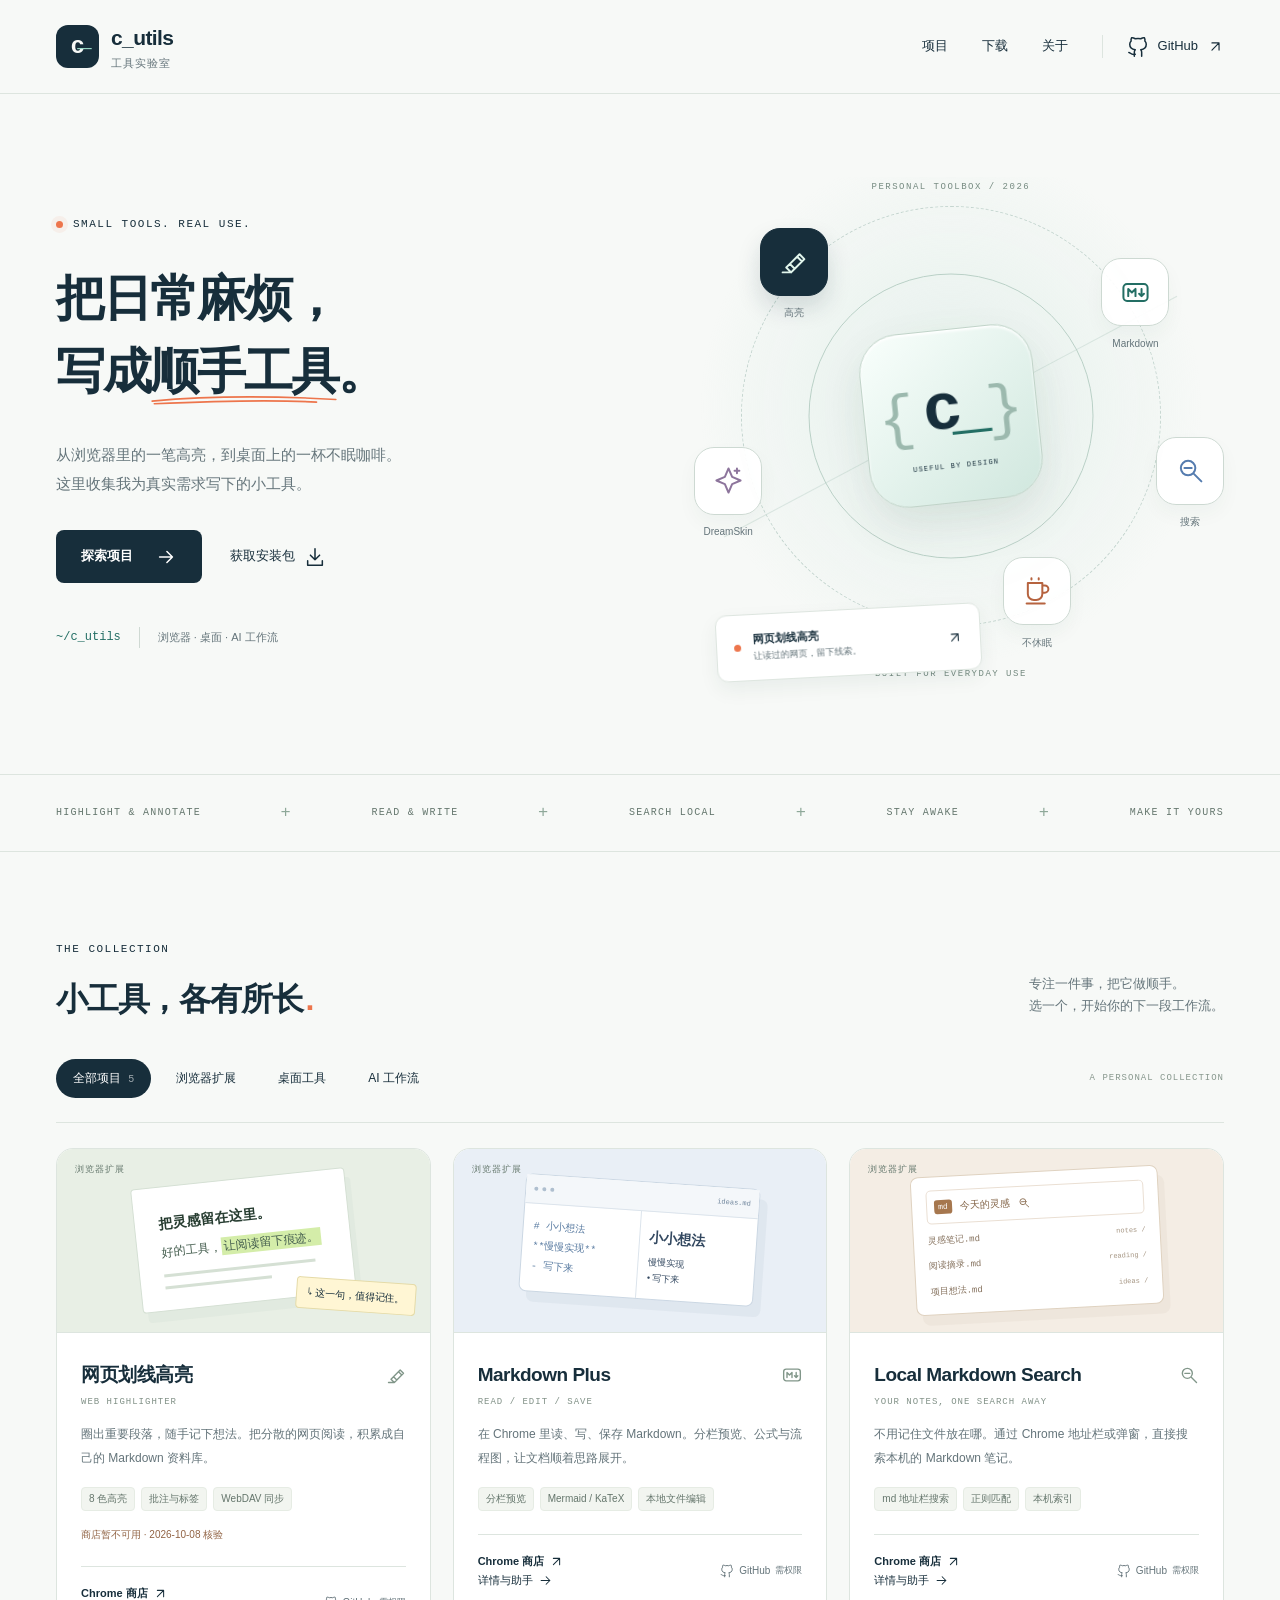
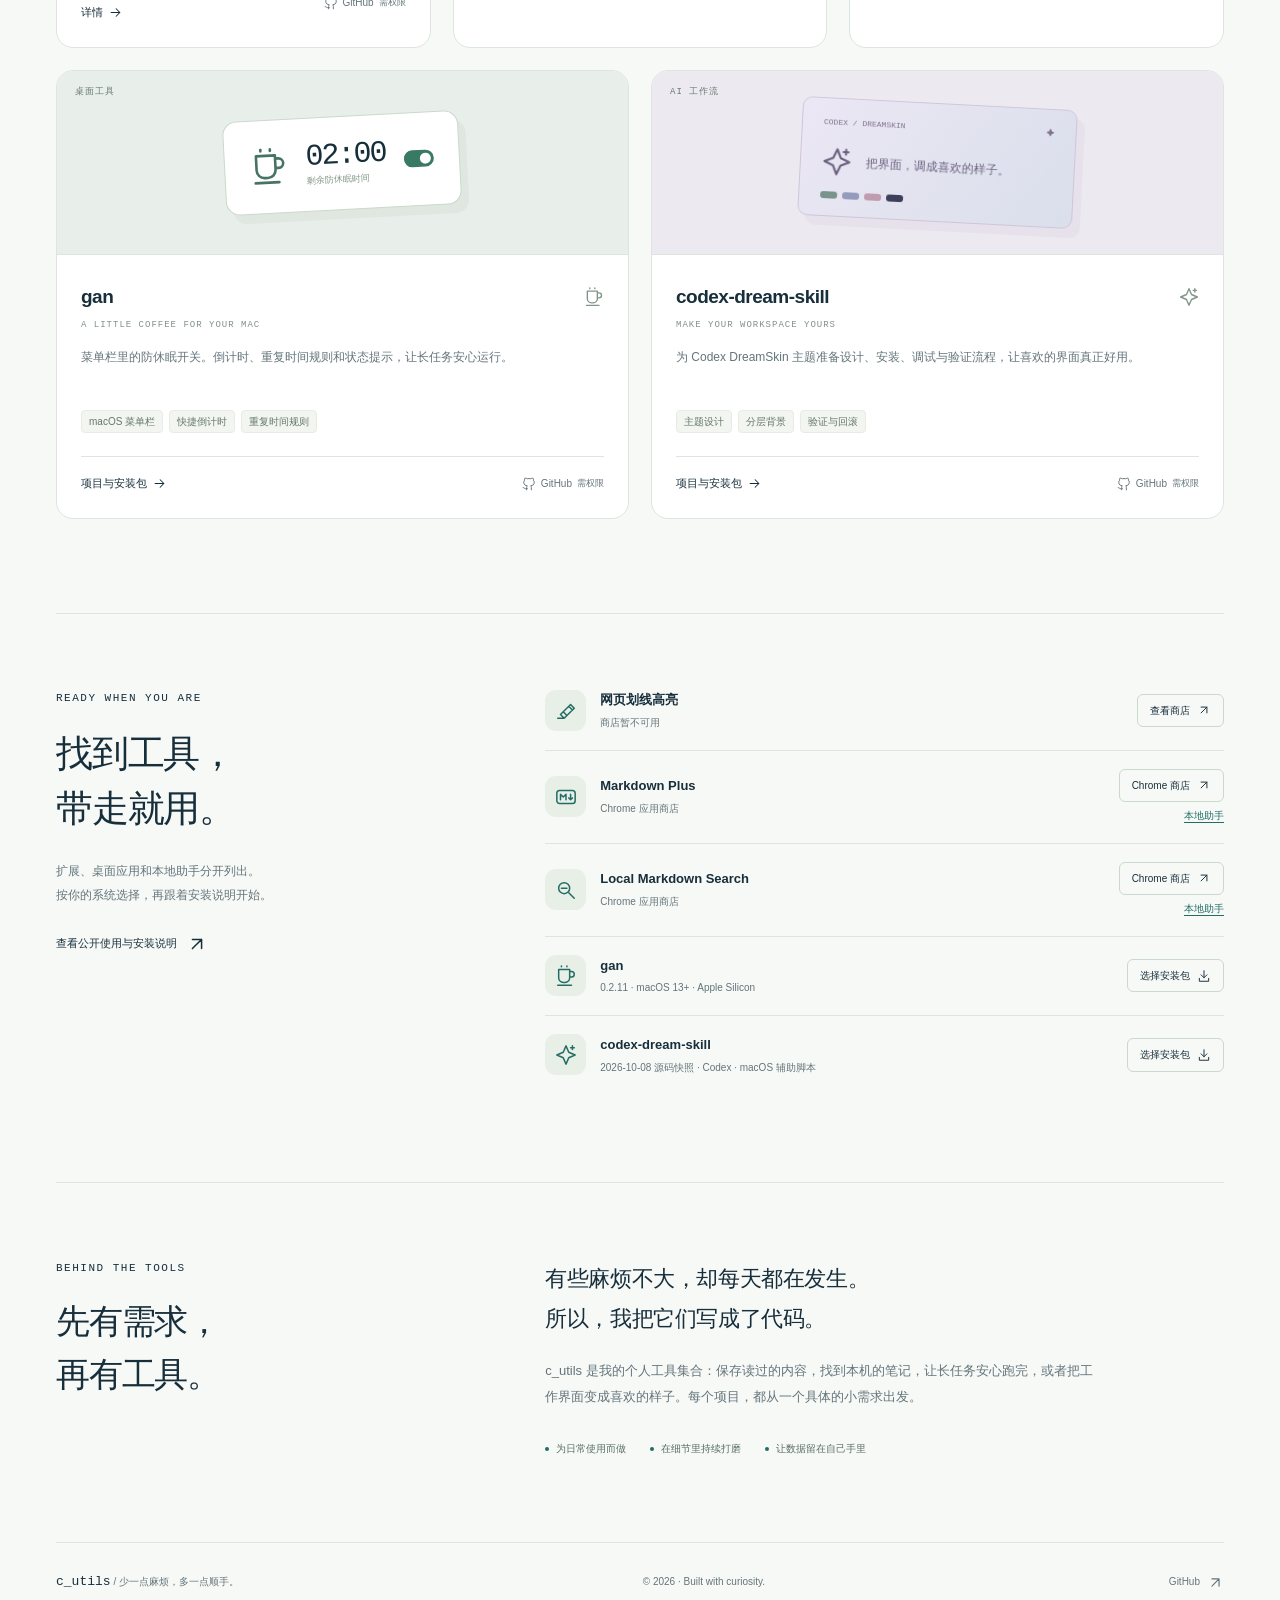
==== index.html @ 95b845c1 "feat: launch c_utils project showcase" ====
<!doctype html>
<html lang="zh-CN">
  <head>
    <meta charset="UTF-8" />
    <meta name="viewport" content="width=device-width, initial-scale=1" />
    <meta name="theme-color" content="#eef3f1" />
    <meta
      name="description"
      content="c_utils 工具实验室：网页高亮、Markdown 阅读与本地搜索、Mac 防休眠，以及 Codex 主题设计。探索项目、安装包与 GitHub 源码。"
    />
    <meta property="og:title" content="c_utils · 工具实验室" />
    <meta
      property="og:description"
      content="把日常麻烦，写成顺手工具。浏览项目、获取安装包，探索工具背后的代码。"
    />
    <meta property="og:type" content="website" />
    <meta property="og:url" content="https://hiqishen.github.io/" />
    <link rel="canonical" href="https://hiqishen.github.io/" />
    <link rel="icon" href="./favicon.svg" type="image/svg+xml" />
    <link rel="stylesheet" href="./style.css" />
    <title>c_utils · 工具实验室</title>
    <script type="module" src="./app.js"></script>
  </head>
  <body>
    <a class="skip-link" href="#projects">跳到项目</a>
    <svg
      class="icon-definitions"
      xmlns="http://www.w3.org/2000/svg"
      aria-hidden="true"
    >
      <symbol id="icon-arrow" viewBox="0 0 24 24">
        <path d="M5 12h14m-6-6 6 6-6 6" />
      </symbol>
      <symbol id="icon-external" viewBox="0 0 24 24">
        <path d="M7 17 17 7M7 7h10v10" />
      </symbol>
      <symbol id="icon-highlight" viewBox="0 0 24 24">
        <path d="m9 14 8-8 4 4-8 8-4-4Zm0 0-3 3 4 4 3-3M3 21h7M15 8l4 4" />
      </symbol>
      <symbol id="icon-markdown" viewBox="0 0 24 24">
        <rect x="2" y="5" width="20" height="14" rx="3" />
        <path d="M6 15V9l3 3 3-3v6m5-6v6m-2-2 2 2 2-2" />
      </symbol>
      <symbol id="icon-search" viewBox="0 0 24 24">
        <circle cx="10" cy="10" r="6" />
        <path d="m15 15 6 6M7 10h6" />
      </symbol>
      <symbol id="icon-gan" viewBox="0 0 24 24">
        <path
          d="M4 5h12v9a5 5 0 0 1-5 5H9a5 5 0 0 1-5-5V5Zm12 2h2a3 3 0 1 1 0 6h-2M3 22h15M7 2V1m6 1V1"
        />
      </symbol>
      <symbol id="icon-dream" viewBox="0 0 24 24">
        <path d="m12 2 3 7 7 3-7 3-3 7-3-7-7-3 7-3 3-7Zm7 0v4m-2-2h4" />
      </symbol>
      <symbol id="icon-github" viewBox="0 0 24 24">
        <path
          d="M9 20c-5 1-5-2-7-2m14 4v-4a4 4 0 0 0-1-3c3-.4 6-1.5 6-6a5 5 0 0 0-1.5-3.5A5 5 0 0 0 19 2s-1.5-.4-4 1a13 13 0 0 0-6 0C6.5 1.6 5 2 5 2a5 5 0 0 0-.5 3.5A5 5 0 0 0 3 9c0 4.5 3 5.6 6 6a4 4 0 0 0-1 3v4"
        />
      </symbol>
      <symbol id="icon-download" viewBox="0 0 24 24">
        <path d="M12 3v12m-5-5 5 5 5-5M4 16v5h16v-5" />
      </symbol>
      <symbol id="icon-close" viewBox="0 0 24 24">
        <path d="m6 6 12 12M6 18 18 6" />
      </symbol>
    </svg>
    <header class="site-header">
      <a class="brand" href="#top" aria-label="c_utils 首页"
        ><span class="brand-mark">c<span>_</span></span
        ><span>c_utils<span class="brand-note">工具实验室</span></span></a
      >
      <nav aria-label="主要导航">
        <a href="#projects">项目</a><a href="#downloads">下载</a
        ><a href="#about">关于</a
        ><a
          class="github-nav"
          href="https://github.com/hiqishen"
          target="_blank"
          rel="noopener noreferrer"
          ><svg class="icon"><use href="#icon-github" /></svg><span>GitHub</span
          ><svg class="icon tiny"><use href="#icon-external" /></svg
        ></a>
      </nav>
    </header>
    <main id="top">
      <section class="hero wrap" aria-labelledby="hero-title">
        <div class="hero-copy">
          <p class="eyebrow">
            <span class="status-dot"></span> SMALL TOOLS. REAL USE.
          </p>
          <h1 id="hero-title">
            把日常麻烦，<br />写成<span class="underlined"
              >顺手工具<svg viewBox="0 0 350 20" aria-hidden="true">
                <path d="M4 12Q155-2 346 9M8 17Q207 8 310 14" /></svg></span
            >。
          </h1>
          <p class="hero-description">
            从浏览器里的一笔高亮，到桌面上的一杯不眠咖啡。<br
              class="desktop-break"
            />这里收集我为真实需求写下的小工具。
          </p>
          <div class="hero-actions">
            <a class="button primary" href="#projects"
              >探索项目<svg class="icon"><use href="#icon-arrow" /></svg></a
            ><a class="text-link" href="#downloads"
              >获取安装包<svg class="icon"><use href="#icon-download" /></svg
            ></a>
          </div>
          <div class="hero-footnote">
            <span class="code-label">~/c_utils</span
            ><span>浏览器 · 桌面 · AI 工作流</span>
          </div>
        </div>
        <div class="constellation" aria-label="工具星轨，选择图标预览项目">
          <div class="orbit orbit-outer"></div>
          <div class="orbit orbit-inner"></div>
          <div class="orbit-axis"></div>
          <span class="coordinate coord-top">PERSONAL TOOLBOX / 2026</span
          ><span class="coordinate coord-bottom">BUILT FOR EVERYDAY USE</span>
          <div class="core">
            <span class="core-bracket">{</span
            ><span class="core-letter">c<span>_</span></span
            ><span class="core-bracket">}</span
            ><span class="core-caption">USEFUL BY DESIGN</span>
          </div>
          <button
            class="satellite satellite-highlight active"
            data-project="highlighter"
            aria-label="预览网页划线高亮"
            aria-pressed="true"
          >
            <svg class="icon"><use href="#icon-highlight" /></svg
            ><span>高亮</span>
          </button>
          <button
            class="satellite satellite-markdown"
            data-project="markdown"
            aria-label="预览 Markdown Plus"
            aria-pressed="false"
          >
            <svg class="icon"><use href="#icon-markdown" /></svg
            ><span>Markdown</span>
          </button>
          <button
            class="satellite satellite-search"
            data-project="search"
            aria-label="预览 Local Markdown Search"
            aria-pressed="false"
          >
            <svg class="icon"><use href="#icon-search" /></svg><span>搜索</span>
          </button>
          <button
            class="satellite satellite-gan"
            data-project="gan"
            aria-label="预览 gan 防休眠"
            aria-pressed="false"
          >
            <svg class="icon"><use href="#icon-gan" /></svg><span>不休眠</span>
          </button>
          <button
            class="satellite satellite-dream"
            data-project="dream"
            aria-label="预览 codex-dream-skill"
            aria-pressed="false"
          >
            <svg class="icon"><use href="#icon-dream" /></svg
            ><span>DreamSkin</span>
          </button>
          <a
            class="orbit-preview"
            href="#project-highlighter"
            id="orbit-preview"
            ><span class="preview-dot"></span
            ><span
              ><strong id="preview-title">网页划线高亮</strong
              ><small id="preview-text">让读过的网页，留下线索。</small></span
            ><svg class="icon"><use href="#icon-external" /></svg
          ></a>
        </div>
      </section>
      <div class="tool-strip" aria-hidden="true">
        <div class="wrap">
          <span>HIGHLIGHT & ANNOTATE</span><span class="strip-plus">+</span
          ><span>READ & WRITE</span><span class="strip-plus">+</span
          ><span>SEARCH LOCAL</span><span class="strip-plus">+</span
          ><span>STAY AWAKE</span><span class="strip-plus">+</span
          ><span>MAKE IT YOURS</span>
        </div>
      </div>
      <section
        class="projects-section wrap"
        id="projects"
        aria-labelledby="projects-title"
      >
        <div class="section-heading">
          <div>
            <p class="eyebrow">THE COLLECTION</p>
            <h2 id="projects-title">
              小工具，各有所长<span class="heading-dot">.</span>
            </h2>
          </div>
          <p class="section-description">
            专注一件事，把它做顺手。<br />选一个，开始你的下一段工作流。
          </p>
        </div>
        <div class="filter-bar">
          <div class="filters" role="group" aria-label="筛选项目">
            <button class="filter active" data-filter="all" aria-pressed="true">
              全部项目 <span>5</span></button
            ><button class="filter" data-filter="browser" aria-pressed="false">
              浏览器扩展</button
            ><button class="filter" data-filter="desktop" aria-pressed="false">
              桌面工具</button
            ><button class="filter" data-filter="ai" aria-pressed="false">
              AI 工作流
            </button>
          </div>
          <span class="collection-label">A PERSONAL COLLECTION</span>
        </div>
        <p class="sr-only" id="filter-status" role="status"></p>
        <div class="project-grid" id="project-grid"></div>
        <noscript
          ><div class="noscript-projects">
            <p>开启 JavaScript 可查看项目卡片和安装包选择器；也可直接访问：</p>
            <a
              href="https://hiqishen.github.io/extension-publishing/web-highlighter/"
              >网页划线高亮</a
            ><a
              href="https://hiqishen.github.io/extension-publishing/markdown-plus/native-host/"
              >Markdown Plus 本地助手</a
            ><a
              href="https://hiqishen.github.io/extension-publishing/local-markdown-search/"
              >Local Markdown Search</a
            ><a href="https://github.com/hiqishen/c_utils"
              >gan 与 DreamSkin 源码（需访问权限）</a
            >
          </div></noscript
        >
      </section>
      <section
        class="downloads-section wrap"
        id="downloads"
        aria-labelledby="downloads-title"
      >
        <div class="download-intro">
          <p class="eyebrow">READY WHEN YOU ARE</p>
          <h2 id="downloads-title">找到工具，<br />带走就用。</h2>
          <p>
            扩展、桌面应用和本地助手分开列出。<br />按你的系统选择，再跟着安装说明开始。
          </p>
          <a
            class="text-link"
            href="https://hiqishen.github.io/extension-publishing/"
            target="_blank"
            rel="noopener noreferrer"
            >查看公开使用与安装说明<svg class="icon">
              <use href="#icon-external" /></svg
          ></a>
        </div>
        <div class="download-list" id="download-list"></div>
      </section>
      <section
        class="about-section wrap"
        id="about"
        aria-labelledby="about-title"
      >
        <div class="about-heading">
          <p class="eyebrow">BEHIND THE TOOLS</p>
          <h2 id="about-title">先有需求，<br />再有工具。</h2>
        </div>
        <div class="about-copy">
          <p class="about-lead">
            有些麻烦不大，却每天都在发生。<br />所以，我把它们写成了代码。
          </p>
          <p>
            c_utils
            是我的个人工具集合：保存读过的内容，找到本机的笔记，让长任务安心跑完，或者把工作界面变成喜欢的样子。每个项目，都从一个具体的小需求出发。
          </p>
          <div class="principles">
            <span><i></i>为日常使用而做</span
            ><span><i></i>在细节里持续打磨</span
            ><span><i></i>让数据留在自己手里</span>
          </div>
        </div>
      </section>
    </main>
    <footer class="site-footer wrap">
      <a class="footer-brand" href="#top"
        >c_utils<span> / 少一点麻烦，多一点顺手。</span></a
      ><span>© <span id="year">2026</span> · Built with curiosity.</span
      ><a
        href="https://github.com/hiqishen"
        target="_blank"
        rel="noopener noreferrer"
        >GitHub<svg class="icon tiny"><use href="#icon-external" /></svg
      ></a>
    </footer>
    <dialog id="project-dialog" aria-labelledby="dialog-title">
      <div class="dialog-body">
        <button class="dialog-close" aria-label="关闭项目详情">
          <svg class="icon"><use href="#icon-close" /></svg>
        </button>
        <div id="dialog-content"></div>
      </div>
    </dialog>
  </body>
</html>
---- style.css ----
@charset "UTF-8";
:root {
  --paper: #f7f9f7;
  --navy: #172e3b;
  --muted: #64747a;
  --mint: #d6efe5;
  --teal: #236e64;
  --orange: #ed754c;
  --line: #dde5df;
  --display: "Avenir Next", "Segoe UI", sans-serif;
  --body: "PingFang SC", "Microsoft YaHei", sans-serif;
  --mono: "SFMono-Regular", Consolas, monospace;
  color-scheme: light;
}
* {
  box-sizing: border-box;
}
html {
  scroll-behavior: smooth;
  scroll-padding-top: 105px;
}
body {
  margin: 0;
  background: var(--paper);
  color: var(--navy);
  font-family: var(--body);
  font-size: 15px;
  line-height: 1.75;
}
button,
a {
  -webkit-tap-highlight-color: transparent;
}
a {
  color: inherit;
  text-decoration: none;
}
button {
  font: inherit;
  cursor: pointer;
}
button:disabled {
  cursor: default;
}
button,
a {
  touch-action: manipulation;
}
button:focus-visible,
a:focus-visible {
  outline: 3px solid var(--teal);
  outline-offset: 5px;
}
h1,
h2,
h3,
p {
  margin: 0;
}
button {
  color: inherit;
}
::selection {
  background: var(--mint);
}
.wrap {
  width: min(1240px, calc(100% - 112px));
  margin-inline: auto;
}
.icon {
  width: 22px;
  height: 22px;
  fill: none;
  stroke: currentColor;
  stroke-width: 1.65;
  stroke-linecap: round;
  stroke-linejoin: round;
  flex-shrink: 0;
}
.icon.tiny {
  width: 17px;
  height: 17px;
}
.icon-definitions {
  position: absolute;
  width: 0;
  height: 0;
  overflow: hidden;
}
.sr-only {
  position: absolute;
  width: 1px;
  height: 1px;
  padding: 0;
  overflow: hidden;
  clip: rect(0, 0, 0, 0);
  white-space: nowrap;
}
.skip-link {
  position: fixed;
  top: -100px;
  left: 16px;
  padding: 10px 18px;
  background: var(--navy);
  color: white;
  z-index: 20;
}
.skip-link:focus {
  top: 12px;
}
.site-header {
  height: 94px;
  padding: 0 56px;
  display: flex;
  align-items: center;
  justify-content: space-between;
  border-bottom: 1px solid var(--line);
  background: rgba(247, 249, 247, 0.94);
  position: sticky;
  top: 0;
  z-index: 10;
  backdrop-filter: blur(14px);
}
.brand {
  display: flex;
  align-items: center;
  gap: 12px;
  font-family: var(--display);
  font-size: 21px;
  font-weight: 650;
  letter-spacing: -0.6px;
}
.brand-mark {
  background: var(--navy);
  color: var(--paper);
  width: 43px;
  height: 43px;
  border-radius: 12px;
  display: grid;
  place-items: center;
  font-family: var(--mono);
  font-size: 24px;
  position: relative;
}
.brand-mark span {
  color: #9cdbc9;
  position: absolute;
  right: 8px;
  bottom: 6px;
}
.brand-note {
  font-family: var(--body);
  font-size: 11px;
  font-weight: 400;
  letter-spacing: 1px;
  color: var(--muted);
  display: block;
  margin-top: -3px;
}
.site-header nav {
  display: flex;
  align-items: center;
  gap: 34px;
  font-size: 13px;
}
.site-header nav a {
  transition: color 0.2s;
}
.site-header nav a:hover {
  color: var(--teal);
}
.github-nav {
  display: flex;
  gap: 9px;
  align-items: center;
  padding-left: 24px;
  border-left: 1px solid var(--line);
}
.hero {
  display: grid;
  grid-template-columns: 1.12fr 1fr;
  gap: 10px;
  align-items: center;
  min-height: 680px;
  padding-block: 60px 65px;
}
.eyebrow {
  font-family: var(--mono);
  font-size: 11px;
  letter-spacing: 1.5px;
  display: flex;
  gap: 10px;
  align-items: center;
  font-weight: 500;
}
.status-dot {
  width: 7px;
  height: 7px;
  background: var(--orange);
  border-radius: 50%;
  box-shadow: 0 0 0 5px #ed754c12;
}
.hero h1 {
  font-size: clamp(38px, 3.85vw, 57px);
  line-height: 1.48;
  letter-spacing: -2px;
  font-weight: 650;
  margin-top: 28px;
}
.underlined {
  position: relative;
  white-space: nowrap;
}
.underlined svg {
  position: absolute;
  left: 0;
  bottom: -13px;
  width: 100%;
  height: 22px;
  fill: none;
  stroke: var(--orange);
  stroke-width: 3;
  stroke-linecap: round;
}
.hero-description {
  color: var(--muted);
  margin-top: 32px;
  font-size: 15px;
  line-height: 1.95;
}
.hero-actions {
  display: flex;
  align-items: center;
  gap: 28px;
  margin-top: 32px;
}
.button {
  display: inline-flex;
  align-items: center;
  justify-content: center;
  gap: 22px;
  padding: 14px 24px;
  border-radius: 8px;
  font-size: 13px;
  font-weight: 600;
  border: 1px solid transparent;
  transition:
    transform 0.2s,
    background 0.2s;
}
.button.primary {
  background: var(--navy);
  color: white;
}
.button.primary:hover {
  background: #294b5b;
  transform: translateY(-2px);
}
.text-link {
  display: inline-flex;
  align-items: center;
  gap: 9px;
  font-size: 13px;
  font-weight: 500;
}
.text-link:hover {
  text-decoration: underline;
  text-underline-offset: 5px;
}
.hero-footnote {
  display: flex;
  gap: 18px;
  align-items: center;
  color: var(--muted);
  font-size: 11px;
  margin-top: 44px;
}
.code-label {
  font-family: var(--mono);
  color: var(--teal);
  font-size: 12px;
  border-right: 1px solid #cfd9d3;
  padding-right: 18px;
}
.constellation {
  height: 510px;
  position: relative;
  isolation: isolate;
  background: radial-gradient(ellipse at 50% 45%, #cce5dd70, transparent 65%);
}
.orbit {
  position: absolute;
  left: 50%;
  top: 47%;
  border: 1px solid #b9d0c6;
  border-radius: 50%;
  transform: translate(-50%, -50%);
  pointer-events: none;
}
.orbit-outer {
  width: 420px;
  height: 420px;
  border-style: dashed;
  border-color: #c4d5cf;
}
.orbit-inner {
  width: 285px;
  height: 285px;
}
.orbit-axis {
  position: absolute;
  height: 1px;
  background: #b9d0c670;
  width: 94%;
  left: 3%;
  top: 47%;
  transform: rotate(-28deg);
}
.coordinate {
  font-family: var(--mono);
  font-size: 9px;
  color: #758a80;
  letter-spacing: 1.5px;
  position: absolute;
  left: 50%;
  transform: translateX(-50%);
  white-space: nowrap;
}
.coord-top {
  top: 3px;
}
.coord-bottom {
  bottom: 4px;
}
.core {
  width: 174px;
  height: 174px;
  position: absolute;
  left: 50%;
  top: 47%;
  transform: translate(-50%, -50%) rotate(-6deg);
  background: linear-gradient(140deg, #f9fffc, #d0e7de);
  border: 1px solid #c0d3c8;
  border-radius: 39px;
  display: flex;
  align-items: center;
  justify-content: center;
  gap: 8px;
  box-shadow:
    0 20px 45px #1b43321a,
    0 2px 3px #ffffff inset;
}
.core-letter {
  font-size: 66px;
  letter-spacing: -12px;
  font-weight: 700;
  line-height: 1;
  font-family: var(--mono);
  transform: translateY(-5px);
}
.core-letter span {
  color: var(--teal);
}
.core-bracket {
  font-family: var(--mono);
  font-size: 62px;
  color: #9cb9ae;
  font-weight: 300;
}
.core-caption {
  position: absolute;
  bottom: 30px;
  font-size: 7px;
  letter-spacing: 1.2px;
  font-family: var(--mono);
}
.satellite {
  position: absolute;
  width: 68px;
  height: 68px;
  border-radius: 20px;
  border: 1px solid #cdd9d2;
  background: #ffffffef;
  display: grid;
  place-items: center;
  box-shadow: 0 9px 20px #1b43320a;
  transition:
    transform 0.22s,
    background 0.22s,
    border-color 0.22s;
}
.satellite .icon {
  width: 29px;
  height: 29px;
}
.satellite span {
  position: absolute;
  bottom: -27px;
  font-size: 10px;
  white-space: nowrap;
  color: var(--muted);
}
.satellite:hover {
  transform: translateY(-5px) rotate(-5deg);
}
.satellite.active {
  background: var(--navy);
  color: #e1f5ec;
  border-color: var(--navy);
  box-shadow: 0 12px 23px #172e3b26;
}
.satellite-highlight {
  left: 15%;
  top: 10%;
}
.satellite-markdown {
  right: 10%;
  top: 16%;
  color: var(--teal);
}
.satellite-search {
  right: 0;
  top: 51%;
  color: #557caf;
}
.satellite-gan {
  right: 28%;
  bottom: 12%;
  color: #b6633f;
}
.satellite-dream {
  left: 3%;
  top: 53%;
  color: #8d759c;
}
.orbit-preview {
  position: absolute;
  left: 7%;
  bottom: 2%;
  background: #fff;
  border: 1px solid var(--line);
  box-shadow: 0 8px 20px #173b2910;
  border-radius: 11px;
  display: flex;
  align-items: center;
  gap: 12px;
  padding: 15px 17px;
  min-width: 265px;
  transform: rotate(-3deg);
  transition: transform 0.2s;
}
.orbit-preview:hover {
  transform: rotate(0);
}
.orbit-preview strong {
  font-size: 11px;
  display: block;
  font-weight: 600;
}
.orbit-preview small {
  font-size: 9px;
  display: block;
  color: var(--muted);
}
.orbit-preview .icon {
  width: 16px;
  height: 16px;
  margin-left: auto;
}
.preview-dot {
  width: 7px;
  height: 7px;
  border-radius: 50%;
  background: var(--orange);
}
.tool-strip {
  border-block: 1px solid var(--line);
  overflow: hidden;
}
.tool-strip .wrap {
  display: flex;
  align-items: center;
  justify-content: space-between;
  gap: 24px;
  white-space: nowrap;
  padding-block: 23px;
  font-family: var(--mono);
  font-size: 10px;
  letter-spacing: 1.25px;
  color: #65776e;
}
.strip-plus {
  font-size: 17px;
  color: #8ea899;
}
.projects-section {
  padding-block: 88px 94px;
}
.section-heading {
  display: flex;
  justify-content: space-between;
  align-items: flex-end;
}
.section-heading h2 {
  font-size: 32px;
  font-weight: 600;
  letter-spacing: -1.2px;
  line-height: 1.5;
  margin-top: 16px;
}
.heading-dot {
  color: var(--orange);
  margin-left: 3px;
}
.section-description {
  font-size: 13px;
  color: var(--muted);
  padding-bottom: 5px;
}
.filter-bar {
  margin-top: 36px;
  display: flex;
  align-items: center;
  justify-content: space-between;
  padding-bottom: 24px;
  border-bottom: 1px solid var(--line);
}
.filters {
  display: flex;
  gap: 8px;
  flex-wrap: wrap;
}
.filter {
  border: 1px solid transparent;
  padding: 8px 16px;
  border-radius: 30px;
  background: transparent;
  font-size: 12px;
  transition: background 0.2s;
}
.filter:hover {
  background: #e6ede7;
}
.filter.active {
  background: var(--navy);
  color: #fff;
}
.filter span {
  margin-left: 4px;
  font-family: var(--mono);
  font-size: 10px;
  opacity: 0.6;
}
.collection-label {
  font-family: var(--mono);
  font-size: 9px;
  letter-spacing: 1px;
  color: #87978d;
}
.project-grid {
  display: grid;
  grid-template-columns: repeat(6, 1fr);
  gap: 22px;
  margin-top: 25px;
}
.project-card {
  grid-column: span 2;
  min-width: 0;
  border: 1px solid var(--line);
  border-radius: 17px;
  overflow: hidden;
  background: #fff;
  display: flex;
  flex-direction: column;
  transition:
    box-shadow 0.25s,
    transform 0.25s;
  scroll-margin-top: 110px;
}
.project-card:nth-child(n + 4) {
  grid-column: span 3;
}
.project-card:hover {
  transform: translateY(-4px);
  box-shadow: 0 16px 35px #193e2f0d;
}
.project-card[hidden] {
  display: none;
}
.project-art {
  height: 184px;
  padding: 26px;
  position: relative;
  overflow: hidden;
  display: flex;
  align-items: center;
  justify-content: center;
  border-bottom: 1px solid var(--line);
}
.art-highlighter {
  background: #e8efe5;
}
.art-markdown {
  background: #e9eff6;
}
.art-search {
  background: #f4ede4;
}
.art-gan {
  background: #e8eeea;
}
.art-dream {
  background: #ece9f0;
}
.art-category {
  position: absolute;
  left: 18px;
  top: 14px;
  font-family: var(--mono);
  font-size: 9px;
  letter-spacing: 1px;
  color: #687b70;
}
.mini-paper {
  background: #fff;
  padding: 21px 24px;
  width: 215px;
  transform: rotate(-6deg);
  border: 1px solid #d5e0d4;
  border-radius: 4px;
  box-shadow: 5px 10px 0 #bccfc32b;
  font-size: 12px;
  line-height: 2.2;
  color: #445d4e;
}
.mini-paper strong {
  font-size: 14px;
  color: #263c30;
}
.mini-paper mark {
  background: #d4eda9;
  padding: 2px 2px;
  color: inherit;
}
.mini-paper .line {
  height: 3px;
  background: #d5e0d4;
  margin-top: 9px;
  width: 92%;
}
.mini-paper .line:last-child {
  width: 65%;
}
.art-annotation {
  position: absolute;
  right: 14px;
  bottom: 21px;
  font-size: 10px;
  padding: 6px 10px;
  background: #fff6d4;
  transform: rotate(4deg);
  border: 1px solid #e5dba8;
  border-radius: 4px;
}
.editor-window {
  background: #fff;
  border: 1px solid #cbd7e3;
  width: 235px;
  border-radius: 7px;
  box-shadow: 8px 10px 0 #c1cedc40;
  transform: rotate(4deg);
  font-family: var(--mono);
  font-size: 10px;
}
.window-bar {
  display: flex;
  align-items: center;
  gap: 4px;
  background: #f4f7fa;
  border-bottom: 1px solid #dce4ec;
  padding: 8px;
}
.window-bar i {
  width: 4px;
  height: 4px;
  border-radius: 50%;
  background: #afbfcf;
}
.window-bar span {
  margin-left: auto;
  font-size: 7px;
  color: #6e849b;
}
.editor-content {
  display: grid;
  grid-template-columns: 1fr 1fr;
  min-height: 80px;
}
.editor-code {
  padding: 13px 10px;
  color: #597ba1;
  line-height: 2;
  border-right: 1px solid #dce4ec;
}
.editor-result {
  padding: 13px 10px;
  font-family: var(--body);
  color: #334860;
  font-size: 9px;
}
.editor-result strong {
  display: block;
  font-size: 14px;
  margin-bottom: 5px;
}
.search-window {
  width: 248px;
  background: #fff;
  border: 1px solid #dfd2c0;
  border-radius: 8px;
  box-shadow: 6px 10px 0 #dcd0c23b;
  transform: rotate(-3deg);
  padding: 13px 14px;
}
.search-input {
  display: flex;
  align-items: center;
  gap: 8px;
  border: 1px solid #eadfd3;
  border-radius: 5px;
  padding: 7px;
  font-size: 10px;
  color: #836447;
}
.search-input .icon {
  width: 12px;
  height: 12px;
}
.search-input kbd {
  font-size: 8px;
  background: #a6774e;
  color: #fff;
  border-radius: 3px;
  padding: 0 4px;
}
.search-hit {
  display: flex;
  justify-content: space-between;
  margin-top: 10px;
  font-family: var(--mono);
  font-size: 9px;
  color: #85715d;
}
.search-hit span:last-child {
  font-size: 7px;
  color: #a49481;
}
.awake-widget {
  background: #fff;
  border: 1px solid #cbd9cc;
  border-radius: 14px;
  display: flex;
  align-items: center;
  gap: 18px;
  padding: 21px 25px;
  transform: rotate(-3deg);
  box-shadow: 7px 9px 0 #cfddcf66;
}
.awake-widget > .icon {
  color: #477363;
  width: 38px;
  height: 38px;
}
.awake-widget strong {
  font: 500 30px var(--mono);
  letter-spacing: -2px;
}
.awake-widget small {
  display: block;
  font-size: 9px;
  color: #829687;
}
.awake-toggle {
  width: 30px;
  height: 17px;
  background: #397a65;
  border-radius: 20px;
  position: relative;
}
.awake-toggle:after {
  content: "";
  background: #fff;
  position: absolute;
  width: 11px;
  height: 11px;
  border-radius: 50%;
  right: 3px;
  top: 3px;
}
.dream-window {
  width: 275px;
  padding: 17px 21px;
  border-radius: 10px;
  border: 1px solid #cfc5da;
  background: linear-gradient(125deg, #ece7f4, #d9dfeb);
  position: relative;
  transform: rotate(3deg);
  box-shadow: 8px 9px 0 #d6cbdc44;
}
.dream-header {
  font-family: var(--mono);
  font-size: 8px;
  color: #82718f;
  display: flex;
  justify-content: space-between;
}
.dream-body {
  padding-top: 17px;
  display: flex;
  gap: 14px;
  align-items: center;
  color: #6c6280;
}
.dream-body .icon {
  width: 30px;
  height: 30px;
}
.dream-body span {
  font-size: 12px;
  font-weight: 500;
}
.dream-swatches {
  display: flex;
  gap: 5px;
  margin-top: 15px;
}
.dream-swatches i {
  width: 17px;
  height: 7px;
  border-radius: 3px;
  background: #79948d;
}
.dream-swatches i:nth-child(2) {
  background: #959bbd;
}
.dream-swatches i:nth-child(3) {
  background: #bf9dae;
}
.dream-swatches i:nth-child(4) {
  background: #3e405b;
}
.project-content {
  padding: 25px 24px;
  display: flex;
  flex-direction: column;
  flex: 1;
}
.project-heading {
  display: flex;
  align-items: center;
  justify-content: space-between;
  gap: 7px;
}
.project-heading h3 {
  font-size: 19px;
  letter-spacing: -0.5px;
  font-family: var(--display), var(--body);
  font-weight: 650;
}
.project-heading .icon {
  width: 20px;
  height: 20px;
  color: #819689;
}
.project-kicker {
  font: 9px var(--mono);
  letter-spacing: 1px;
  color: #819187;
  margin-top: 6px;
}
.project-description {
  font-size: 12px;
  color: var(--muted);
  line-height: 1.95;
  margin-top: 16px;
  min-height: 47px;
}
.project-tags {
  display: flex;
  gap: 6px;
  flex-wrap: wrap;
  margin-top: 17px;
}
.project-tags span {
  font-size: 10px;
  color: #65766c;
  background: #f2f5f0;
  border: 1px solid #e6ece4;
  border-radius: 4px;
  padding: 2px 7px;
}
.project-actions {
  display: flex;
  gap: 8px;
  border-top: 1px solid var(--line);
  padding-top: 17px;
  margin-top: 23px;
  align-items: center;
  justify-content: space-between;
  flex-wrap: wrap;
}
.project-action {
  border: 0;
  background: transparent;
  padding: 0;
  font-size: 11px;
  display: flex;
  align-items: center;
  gap: 5px;
}
.project-action .icon {
  width: 15px;
  height: 15px;
}
.project-action:hover {
  text-decoration: underline;
  text-underline-offset: 4px;
}
.source-link {
  color: var(--muted);
  font-size: 10px;
  display: flex;
  align-items: center;
  gap: 5px;
}
.source-link .icon {
  width: 14px;
  height: 14px;
}
.source-link small {
  font-size: 9px;
}
.downloads-section {
  border-top: 1px solid var(--line);
  padding-block: 75px 88px;
  display: grid;
  grid-template-columns: 1fr 1.6fr;
  gap: 65px;
}
.download-intro h2 {
  font-size: 37px;
  font-weight: 550;
  line-height: 1.5;
  letter-spacing: -1.2px;
  margin-top: 17px;
}
.download-intro > p:not(.eyebrow) {
  font-size: 12px;
  color: var(--muted);
  margin-top: 22px;
  line-height: 2;
}
.download-intro .text-link {
  margin-top: 26px;
  font-size: 11px;
}
.download-list {
  align-self: center;
}
.download-row {
  border-bottom: 1px solid var(--line);
  padding: 18px 0;
  display: flex;
  align-items: center;
  justify-content: space-between;
  gap: 15px;
}
.download-row:first-child {
  padding-top: 0;
}
.download-row:last-child {
  border: 0;
}
.download-name {
  display: flex;
  align-items: center;
  gap: 14px;
}
.download-icon {
  display: grid;
  place-items: center;
  width: 41px;
  height: 41px;
  background: #e8efe7;
  border-radius: 11px;
  color: var(--teal);
  flex-shrink: 0;
}
.download-name strong {
  font-size: 13px;
  display: block;
  font-family: var(--display), var(--body);
  font-weight: 600;
}
.download-name small {
  display: block;
  color: var(--muted);
  font-size: 10px;
  margin-top: 2px;
}
.download-button {
  border: 1px solid #cad8ce;
  display: inline-flex;
  align-items: center;
  gap: 7px;
  border-radius: 6px;
  padding: 7px 12px;
  font-size: 10px;
  background: transparent;
  white-space: nowrap;
  transition: background 0.2s;
}
.download-button:hover {
  background: #e6eee6;
}
.download-button .icon {
  width: 14px;
  height: 14px;
}
.about-section {
  border-top: 1px solid var(--line);
  padding-block: 76px 84px;
  display: grid;
  grid-template-columns: 1fr 1.6fr;
  gap: 65px;
}
.about-heading h2 {
  font-size: 34px;
  font-weight: 550;
  line-height: 1.55;
  letter-spacing: -1.2px;
  margin-top: 17px;
}
.about-lead {
  font-size: 22px;
  letter-spacing: -0.4px;
  line-height: 1.8;
}
.about-copy > p:nth-child(2) {
  font-size: 13px;
  color: var(--muted);
  max-width: 550px;
  margin-top: 20px;
  line-height: 2;
}
.principles {
  display: flex;
  gap: 24px;
  flex-wrap: wrap;
  margin-top: 30px;
}
.principles span {
  font-size: 10px;
  color: #566f60;
  display: flex;
  align-items: center;
  gap: 7px;
}
.principles i {
  width: 4px;
  height: 4px;
  border-radius: 50%;
  background: var(--teal);
}
.site-footer {
  display: flex;
  align-items: center;
  justify-content: space-between;
  padding-block: 28px 35px;
  border-top: 1px solid var(--line);
  font-size: 10px;
  color: var(--muted);
  gap: 18px;
}
.footer-brand {
  font-family: var(--mono);
  font-size: 13px;
  color: var(--navy);
}
.footer-brand span {
  font-family: var(--body);
  font-size: 10px;
  color: var(--muted);
}
.site-footer > a:last-child {
  display: flex;
  align-items: center;
  gap: 7px;
}
dialog {
  border: 1px solid var(--line);
  padding: 0;
  max-width: 600px;
  width: calc(100% - 32px);
  border-radius: 20px;
  color: var(--navy);
  background: var(--paper);
  box-shadow: 0 25px 100px #1028203b;
  max-height: 85dvh;
}
dialog::backdrop {
  background: #152d3c70;
  backdrop-filter: blur(5px);
}
.dialog-body {
  padding: 38px;
  position: relative;
}
.dialog-close {
  position: absolute;
  right: 14px;
  top: 14px;
  width: 32px;
  height: 32px;
  border: 0;
  border-radius: 50%;
  display: grid;
  place-items: center;
  background: #e9eee9;
}
.dialog-project-icon {
  width: 52px;
  height: 52px;
  background: var(--mint);
  border-radius: 14px;
  display: grid;
  place-items: center;
  margin-bottom: 20px;
}
.dialog-project-icon .icon {
  width: 28px;
  height: 28px;
}
.dialog-body h2 {
  font:
    600 28px var(--display),
    var(--body);
  margin: 10px 0 14px;
}
.dialog-description {
  font-size: 14px;
  color: var(--muted);
  line-height: 1.9;
}
.dialog-features {
  padding-left: 18px;
  margin-block: 22px;
  font-size: 13px;
  line-height: 2;
}
.dialog-section-title {
  font-size: 11px;
  letter-spacing: 0.5px;
  font-weight: 600;
  margin-top: 24px;
  margin-bottom: 12px;
}
.package-item {
  display: flex;
  align-items: center;
  justify-content: space-between;
  gap: 18px;
  padding: 13px 0;
  border-top: 1px solid var(--line);
}
.package-item strong {
  font-size: 12px;
  display: block;
}
.package-item small {
  font-size: 10px;
  color: var(--muted);
  display: block;
}
.package-item a {
  flex-shrink: 0;
}
.package-note {
  font-size: 11px;
  line-height: 1.9;
  color: var(--muted);
  padding: 13px 15px;
  border-radius: 7px;
  background: #eaf0e9;
  margin-top: 12px;
}
.dialog-links {
  display: flex;
  flex-wrap: wrap;
  gap: 18px;
  margin-top: 22px;
}
.dialog-links .text-link {
  font-size: 11px;
}
.noscript-projects {
  padding: 25px;
}
.noscript-projects a {
  display: block;
  text-decoration: underline;
  margin-top: 12px;
}
@media (min-width: 1450px) {
  .site-header {
    padding-inline: max(56px, calc((100% - 1240px) / 2));
  }
  .hero {
    min-height: 720px;
  }
  .constellation {
    height: 535px;
  }
}
@media (max-width: 1100px) {
  .wrap {
    width: calc(100% - 72px);
  }
  .site-header {
    padding-inline: 36px;
  }
  .hero h1 {
    font-size: 40px;
  }
  .hero {
    min-height: 620px;
  }
  .constellation {
    height: 445px;
  }
  .orbit-outer {
    width: 350px;
    height: 350px;
  }
  .orbit-inner {
    width: 250px;
    height: 250px;
  }
  .core {
    width: 150px;
    height: 150px;
    border-radius: 33px;
  }
  .core-letter {
    font-size: 57px;
  }
  .core-bracket {
    font-size: 52px;
  }
  .core-caption {
    bottom: 24px;
  }
  .satellite {
    width: 58px;
    height: 58px;
    border-radius: 17px;
  }
  .satellite-search {
    right: 0;
  }
  .orbit-preview {
    min-width: 235px;
    left: 1%;
    bottom: 0;
  }
  .project-grid {
    gap: 16px;
  }
  .project-content {
    padding: 22px 18px;
  }
  .project-heading h3 {
    font-size: 17px;
  }
  .project-art {
    padding: 20px 14px;
  }
  .collection-label {
    display: none;
  }
  .downloads-section,
  .about-section {
    gap: 38px;
  }
  .hero-description {
    font-size: 13px;
  }
}
@media (max-width: 820px) {
  .hero {
    grid-template-columns: 1fr;
    gap: 35px;
    padding-top: 55px;
    padding-bottom: 50px;
  }
  .hero-copy {
    max-width: 580px;
  }
  .hero h1 {
    font-size: 48px;
  }
  .hero-description {
    font-size: 15px;
  }
  .constellation {
    width: 100%;
    max-width: 480px;
    height: 470px;
    margin: auto;
  }
  .orbit-outer {
    width: 395px;
    height: 395px;
  }
  .orbit-inner {
    width: 280px;
    height: 280px;
  }
  .satellite {
    width: 65px;
    height: 65px;
  }
  .orbit-preview {
    bottom: 1%;
    left: 3%;
  }
  .project-card {
    grid-column: span 3;
  }
  .project-card:last-child {
    grid-column: span 6;
  }
  .project-art {
    height: 190px;
  }
  .project-heading h3 {
    font-size: 20px;
  }
  .projects-section {
    padding-block: 60px;
  }
  .section-heading h2 {
    font-size: 28px;
  }
  .section-description {
    font-size: 11px;
  }
  .tool-strip .wrap {
    overflow: auto;
    scrollbar-width: none;
    justify-content: flex-start;
    gap: 24px;
  }
  .downloads-section,
  .about-section {
    grid-template-columns: 1fr;
    gap: 35px;
    padding-block: 55px;
  }
  .download-intro h2 br,
  .about-heading h2 br {
    display: none;
  }
  .download-intro h2,
  .about-heading h2 {
    font-size: 31px;
  }
  .about-copy > p:nth-child(2) {
    max-width: none;
  }
  .site-footer {
    flex-wrap: wrap;
  }
  .site-footer > span {
    order: 3;
    width: 100%;
    font-size: 9px;
  }
}
@media (max-width: 520px) {
  .wrap {
    width: calc(100% - 40px);
  }
  .site-header {
    height: 78px;
    padding-inline: 20px;
  }
  .site-header nav {
    gap: 19px;
    font-size: 11px;
  }
  .site-header nav a[href="#about"] {
    display: none;
  }
  .github-nav {
    padding: 0;
    border: 0;
  }
  .github-nav > span,
  .github-nav > .tiny {
    display: none;
  }
  .brand {
    font-size: 18px;
  }
  .brand-mark {
    width: 35px;
    height: 35px;
    border-radius: 9px;
    font-size: 21px;
  }
  .brand-mark span {
    right: 5px;
    bottom: 3px;
  }
  .brand-note {
    font-size: 9px;
  }
  .hero {
    padding-top: 39px;
    gap: 32px;
  }
  .hero h1 {
    font-size: clamp(33px, 9vw, 44px);
    letter-spacing: -1.5px;
    margin-top: 22px;
    line-height: 1.5;
  }
  .hero-description {
    font-size: 12px;
    margin-top: 28px;
  }
  .desktop-break {
    display: none;
  }
  .hero-actions {
    gap: 21px;
    margin-top: 28px;
  }
  .button {
    padding: 12px 19px;
    font-size: 12px;
    gap: 15px;
  }
  .hero-actions .text-link {
    font-size: 11px;
  }
  .hero-footnote {
    font-size: 10px;
    gap: 12px;
    margin-top: 30px;
  }
  .code-label {
    padding-right: 12px;
    font-size: 10px;
  }
  .eyebrow {
    font-size: 9px;
    letter-spacing: 1px;
  }
  .constellation {
    height: 390px;
  }
  .orbit-outer {
    width: 305px;
    height: 305px;
  }
  .orbit-inner {
    width: 217px;
    height: 217px;
  }
  .core {
    width: 128px;
    height: 128px;
    border-radius: 29px;
  }
  .core-letter {
    font-size: 48px;
    letter-spacing: -9px;
  }
  .core-bracket {
    font-size: 45px;
  }
  .core-caption {
    font-size: 6px;
    bottom: 20px;
  }
  .satellite {
    width: 54px;
    height: 54px;
    border-radius: 16px;
  }
  .satellite .icon {
    width: 25px;
    height: 25px;
  }
  .satellite span {
    font-size: 9px;
    bottom: -24px;
  }
  .satellite-highlight {
    left: 12%;
    top: 11%;
  }
  .satellite-markdown {
    right: 9%;
    top: 14%;
  }
  .satellite-gan {
    right: 21%;
    bottom: 11%;
  }
  .satellite-dream {
    left: 1%;
    top: 51%;
  }
  .satellite-search {
    right: 0;
    top: 48%;
  }
  .orbit-preview {
    min-width: 207px;
    left: 0;
    padding: 10px 13px;
  }
  .orbit-preview strong {
    font-size: 10px;
  }
  .orbit-preview small {
    font-size: 8px;
  }
  .coordinate {
    font-size: 7px;
  }
  .coord-bottom {
    display: none;
  }
  .tool-strip .wrap {
    font-size: 8px;
    gap: 18px;
    padding-block: 17px;
  }
  .section-heading {
    display: block;
  }
  .section-heading h2 {
    font-size: 27px;
    margin-top: 12px;
  }
  .section-description {
    margin-top: 12px;
    font-size: 12px;
  }
  .section-description br {
    display: none;
  }
  .filters {
    gap: 3px;
  }
  .filter {
    padding: 7px 11px;
    font-size: 10px;
  }
  .filter-bar {
    margin-top: 22px;
    padding-bottom: 19px;
  }
  .project-grid {
    grid-template-columns: 1fr;
    gap: 20px;
  }
  .project-card,
  .project-card:nth-child(n + 4),
  .project-card:last-child {
    grid-column: auto;
  }
  .project-art {
    height: 184px;
  }
  .project-content {
    padding: 24px;
  }
  .project-heading h3 {
    font-size: 21px;
  }
  .project-description {
    font-size: 13px;
    min-height: 0;
  }
  .project-actions {
    margin-top: 20px;
  }
  .project-action {
    font-size: 12px;
  }
  .source-link {
    font-size: 11px;
  }
  .download-row {
    gap: 10px;
  }
  .download-name {
    gap: 10px;
  }
  .download-name strong {
    font-size: 12px;
  }
  .download-name small {
    font-size: 9px;
  }
  .download-icon {
    width: 36px;
    height: 36px;
  }
  .download-button {
    font-size: 9px;
    padding: 7px 9px;
    gap: 4px;
  }
  .about-lead {
    font-size: 20px;
  }
  .principles {
    gap: 13px;
  }
  .footer-brand span {
    display: none;
  }
  .dialog-body {
    padding: 29px 23px;
  }
  .dialog-body h2 {
    font-size: 25px;
  }
  .package-item {
    gap: 10px;
  }
  .package-item strong {
    font-size: 11px;
  }
  .package-item small {
    font-size: 9px;
  }
  .package-item .download-button {
    padding: 7px 10px;
  }
  .project-card {
    scroll-margin-top: 95px;
  }
}
@media (prefers-reduced-motion: no-preference) {
  .hero-copy {
    animation: enter 0.6s both;
  }
  .constellation {
    animation: enter 0.8s 0.12s both;
  }
  .core {
    animation: core-enter 0.85s 0.18s both;
  }
  @keyframes enter {
    from {
      opacity: 0;
      transform: translateY(13px);
    }
    to {
      opacity: 1;
      transform: translateY(0);
    }
  }
  @keyframes core-enter {
    from {
      opacity: 0;
      transform: translate(-50%, -50%) rotate(-14deg) scale(0.9);
    }
    to {
      opacity: 1;
      transform: translate(-50%, -50%) rotate(-6deg) scale(1);
    }
  }
}
@media (prefers-reduced-motion: reduce) {
  html {
    scroll-behavior: auto;
  }
  *,
  *:before,
  *:after {
    animation: none !important;
    transition: none !important;
  }
}
+ .project-primary-actions {
  display: flex;
  align-items: center;
  gap: 12px;
  flex-wrap: wrap;
}
.store-action {
  font-weight: 600;
}
.store-status {
  font-size: 10px;
  color: #916344;
  margin-top: 15px;
  line-height: 1.7;
}
.download-controls {
  display: flex;
  flex-direction: column;
  align-items: flex-end;
  gap: 5px;
}
.helper-button {
  padding: 0;
  border: 0;
  background: none;
  font-size: 10px;
  color: var(--teal);
  text-decoration: underline;
  text-underline-offset: 3px;
}
.package-pending {
  font-size: 10px;
  color: var(--muted);
  flex-shrink: 0;
}
.package-checksum {
  font-size: 10px;
  color: var(--muted);
  padding-bottom: 10px;
}
.package-checksum summary {
  cursor: pointer;
}
.package-checksum code {
  display: block;
  overflow-wrap: anywhere;
  font-family: var(--mono);
  font-size: 10px;
  margin-top: 6px;
}
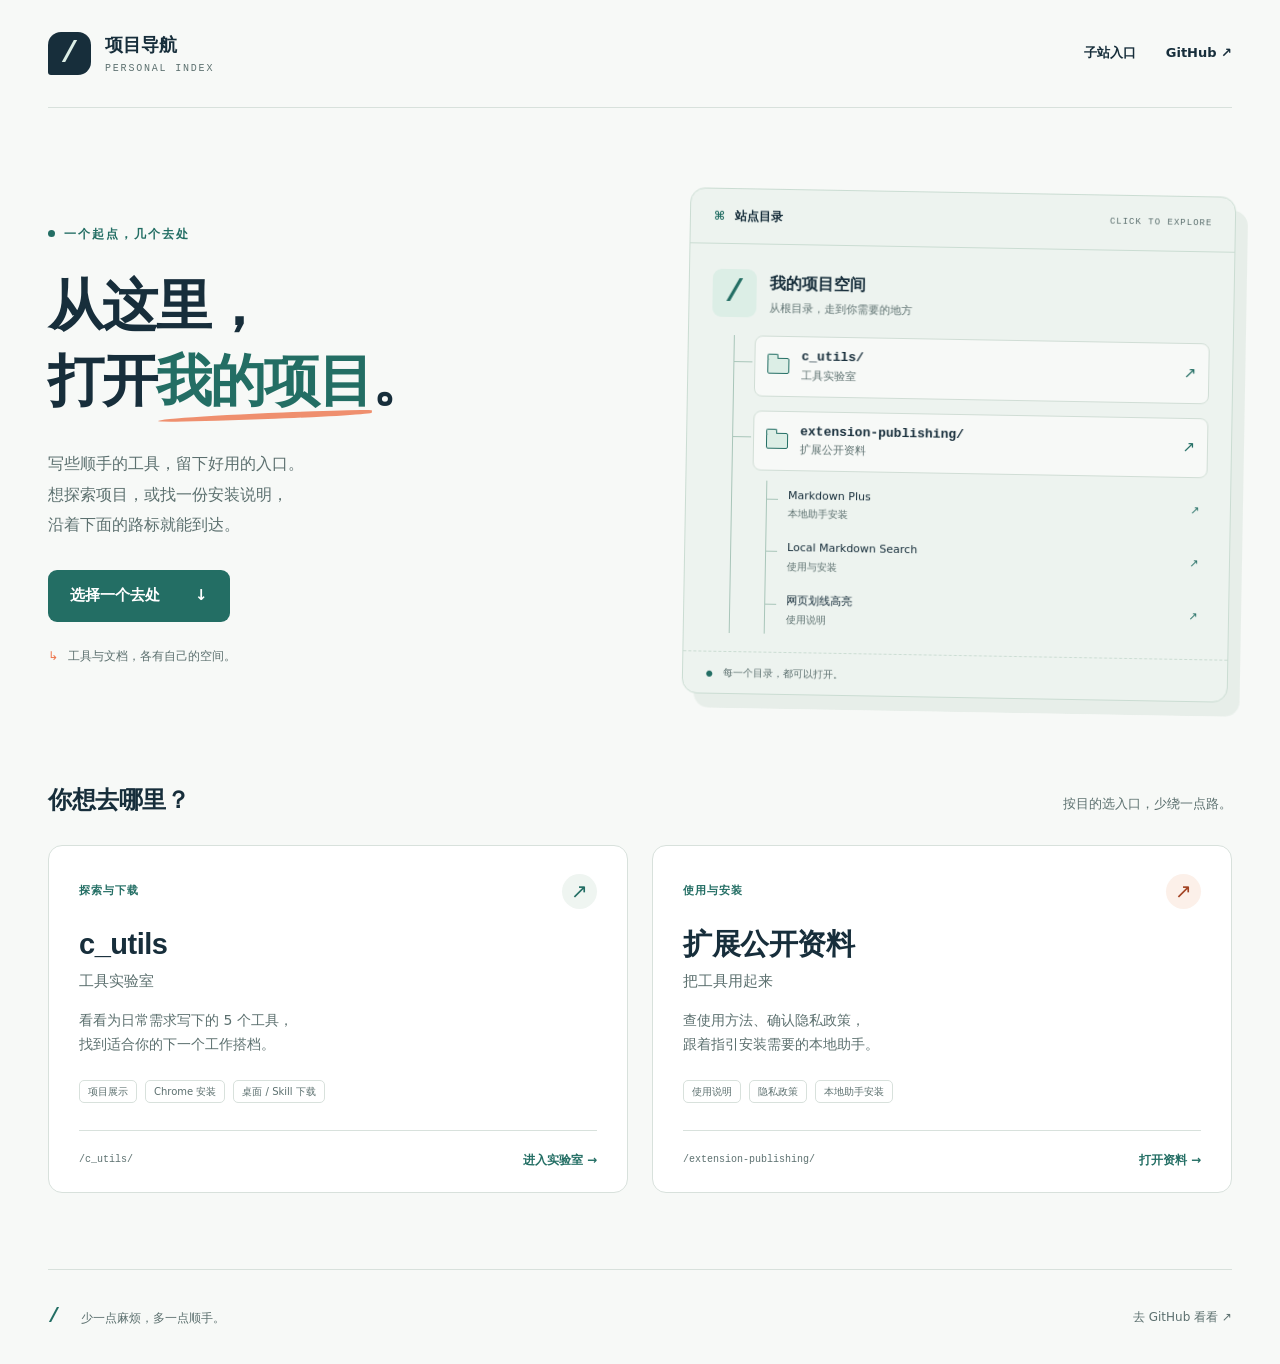
==== commit 2a753d7e: "feat: add site portal and move toolbox under c_utils" ====
--- a/index.html
+++ b/index.html
@@ -3,306 +3,193 @@
   <head>
     <meta charset="UTF-8" />
     <meta name="viewport" content="width=device-width, initial-scale=1" />
-    <meta name="theme-color" content="#eef3f1" />
+    <meta name="theme-color" content="#f7f9f7" />
     <meta
       name="description"
-      content="c_utils 工具实验室：网页高亮、Markdown 阅读与本地搜索、Mac 防休眠，以及 Codex 主题设计。探索项目、安装包与 GitHub 源码。"
+      content="个人项目导航：探索 c_utils 工具实验室，查阅浏览器扩展的使用说明、隐私政策与本地助手安装指引。"
     />
-    <meta property="og:title" content="c_utils · 工具实验室" />
+    <meta property="og:title" content="项目导航 · 从这里，打开我的项目" />
     <meta
       property="og:description"
-      content="把日常麻烦，写成顺手工具。浏览项目、获取安装包，探索工具背后的代码。"
+      content="工具、作品与使用说明，都从这里出发。"
     />
     <meta property="og:type" content="website" />
     <meta property="og:url" content="https://hiqishen.github.io/" />
     <link rel="canonical" href="https://hiqishen.github.io/" />
     <link rel="icon" href="./favicon.svg" type="image/svg+xml" />
-    <link rel="stylesheet" href="./style.css" />
-    <title>c_utils · 工具实验室</title>
-    <script type="module" src="./app.js"></script>
+    <link rel="stylesheet" href="./portal.css" />
+    <title>项目导航 · 从这里，打开我的项目</title>
   </head>
   <body>
-    <a class="skip-link" href="#projects">跳到项目</a>
-    <svg
-      class="icon-definitions"
-      xmlns="http://www.w3.org/2000/svg"
-      aria-hidden="true"
-    >
-      <symbol id="icon-arrow" viewBox="0 0 24 24">
-        <path d="M5 12h14m-6-6 6 6-6 6" />
-      </symbol>
-      <symbol id="icon-external" viewBox="0 0 24 24">
-        <path d="M7 17 17 7M7 7h10v10" />
-      </symbol>
-      <symbol id="icon-highlight" viewBox="0 0 24 24">
-        <path d="m9 14 8-8 4 4-8 8-4-4Zm0 0-3 3 4 4 3-3M3 21h7M15 8l4 4" />
-      </symbol>
-      <symbol id="icon-markdown" viewBox="0 0 24 24">
-        <rect x="2" y="5" width="20" height="14" rx="3" />
-        <path d="M6 15V9l3 3 3-3v6m5-6v6m-2-2 2 2 2-2" />
-      </symbol>
-      <symbol id="icon-search" viewBox="0 0 24 24">
-        <circle cx="10" cy="10" r="6" />
-        <path d="m15 15 6 6M7 10h6" />
-      </symbol>
-      <symbol id="icon-gan" viewBox="0 0 24 24">
-        <path
-          d="M4 5h12v9a5 5 0 0 1-5 5H9a5 5 0 0 1-5-5V5Zm12 2h2a3 3 0 1 1 0 6h-2M3 22h15M7 2V1m6 1V1"
-        />
-      </symbol>
-      <symbol id="icon-dream" viewBox="0 0 24 24">
-        <path d="m12 2 3 7 7 3-7 3-3 7-3-7-7-3 7-3 3-7Zm7 0v4m-2-2h4" />
-      </symbol>
-      <symbol id="icon-github" viewBox="0 0 24 24">
-        <path
-          d="M9 20c-5 1-5-2-7-2m14 4v-4a4 4 0 0 0-1-3c3-.4 6-1.5 6-6a5 5 0 0 0-1.5-3.5A5 5 0 0 0 19 2s-1.5-.4-4 1a13 13 0 0 0-6 0C6.5 1.6 5 2 5 2a5 5 0 0 0-.5 3.5A5 5 0 0 0 3 9c0 4.5 3 5.6 6 6a4 4 0 0 0-1 3v4"
-        />
-      </symbol>
-      <symbol id="icon-download" viewBox="0 0 24 24">
-        <path d="M12 3v12m-5-5 5 5 5-5M4 16v5h16v-5" />
-      </symbol>
-      <symbol id="icon-close" viewBox="0 0 24 24">
-        <path d="m6 6 12 12M6 18 18 6" />
-      </symbol>
-    </svg>
-    <header class="site-header">
-      <a class="brand" href="#top" aria-label="c_utils 首页"
-        ><span class="brand-mark">c<span>_</span></span
-        ><span>c_utils<span class="brand-note">工具实验室</span></span></a
+    <a class="skip-link" href="#sites">跳到子站入口</a>
+    <header class="site-header wrap">
+      <a class="brand" href="./" aria-label="项目导航首页"
+        ><span class="brand-mark" aria-hidden="true">/</span
+        ><span>项目导航<small>PERSONAL INDEX</small></span></a
       >
       <nav aria-label="主要导航">
-        <a href="#projects">项目</a><a href="#downloads">下载</a
-        ><a href="#about">关于</a
+        <a href="#sites">子站入口</a
         ><a
-          class="github-nav"
           href="https://github.com/hiqishen"
           target="_blank"
           rel="noopener noreferrer"
-          ><svg class="icon"><use href="#icon-github" /></svg><span>GitHub</span
-          ><svg class="icon tiny"><use href="#icon-external" /></svg
-        ></a>
+          >GitHub <span aria-hidden="true">↗</span
+          ><span class="sr-only">（新窗口打开）</span></a
+        >
       </nav>
     </header>
     <main id="top">
       <section class="hero wrap" aria-labelledby="hero-title">
         <div class="hero-copy">
           <p class="eyebrow">
-            <span class="status-dot"></span> SMALL TOOLS. REAL USE.
+            <span class="status-dot" aria-hidden="true"></span
+            >一个起点，几个去处
           </p>
           <h1 id="hero-title">
-            把日常麻烦，<br />写成<span class="underlined"
-              >顺手工具<svg viewBox="0 0 350 20" aria-hidden="true">
-                <path d="M4 12Q155-2 346 9M8 17Q207 8 310 14" /></svg></span
+            从这里，<br />打开<span class="title-accent"
+              >我的项目<span
+                class="accent-line"
+                aria-hidden="true"
+              ></span></span
             >。
           </h1>
           <p class="hero-description">
-            从浏览器里的一笔高亮，到桌面上的一杯不眠咖啡。<br
-              class="desktop-break"
-            />这里收集我为真实需求写下的小工具。
+            写些顺手的工具，留下好用的入口。<br />想探索项目，或找一份安装说明，<br
+              class="wide-break"
+            />沿着下面的路标就能到达。
           </p>
-          <div class="hero-actions">
-            <a class="button primary" href="#projects"
-              >探索项目<svg class="icon"><use href="#icon-arrow" /></svg></a
-            ><a class="text-link" href="#downloads"
-              >获取安装包<svg class="icon"><use href="#icon-download" /></svg
-            ></a>
+          <a class="primary-link" href="#sites"
+            >选择一个去处 <span aria-hidden="true">↓</span></a
+          >
+          <p class="hero-note">
+            <span aria-hidden="true">↳</span> 工具与文档，各有自己的空间。
+          </p>
+        </div>
+        <nav class="directory" aria-labelledby="directory-title">
+          <div class="directory-bar">
+            <span class="directory-tab"
+              ><span aria-hidden="true">⌘</span> 站点目录</span
+            ><span class="directory-label">CLICK TO EXPLORE</span>
           </div>
-          <div class="hero-footnote">
-            <span class="code-label">~/c_utils</span
-            ><span>浏览器 · 桌面 · AI 工作流</span>
+          <div class="directory-body">
+            <div class="directory-root">
+              <span class="root-glyph" aria-hidden="true">/</span>
+              <div>
+                <h2 id="directory-title">我的项目空间</h2>
+                <p>从根目录，走到你需要的地方</p>
+              </div>
+            </div>
+            <ul class="tree">
+              <li class="tree-branch">
+                <a class="tree-main" href="./c_utils/"
+                  ><span class="folder-icon" aria-hidden="true"></span
+                  ><span
+                    ><strong>c_utils/</strong><small>工具实验室</small></span
+                  ><span class="tree-arrow" aria-hidden="true">↗</span></a
+                >
+              </li>
+              <li class="tree-branch">
+                <a class="tree-main" href="/extension-publishing/"
+                  ><span class="folder-icon" aria-hidden="true"></span
+                  ><span
+                    ><strong>extension-publishing/</strong
+                    ><small>扩展公开资料</small></span
+                  ><span class="tree-arrow" aria-hidden="true">↗</span></a
+                >
+                <ul class="tree tree-nested">
+                  <li>
+                    <a href="/extension-publishing/markdown-plus/native-host/"
+                      ><span>Markdown Plus</span><small>本地助手安装</small
+                      ><span aria-hidden="true">↗</span></a
+                    >
+                  </li>
+                  <li>
+                    <a href="/extension-publishing/local-markdown-search/"
+                      ><span>Local Markdown Search</span
+                      ><small>使用与安装</small
+                      ><span aria-hidden="true">↗</span></a
+                    >
+                  </li>
+                  <li>
+                    <a href="/extension-publishing/web-highlighter/"
+                      ><span>网页划线高亮</span><small>使用说明</small
+                      ><span aria-hidden="true">↗</span></a
+                    >
+                  </li>
+                </ul>
+              </li>
+            </ul>
           </div>
-        </div>
-        <div class="constellation" aria-label="工具星轨，选择图标预览项目">
-          <div class="orbit orbit-outer"></div>
-          <div class="orbit orbit-inner"></div>
-          <div class="orbit-axis"></div>
-          <span class="coordinate coord-top">PERSONAL TOOLBOX / 2026</span
-          ><span class="coordinate coord-bottom">BUILT FOR EVERYDAY USE</span>
-          <div class="core">
-            <span class="core-bracket">{</span
-            ><span class="core-letter">c<span>_</span></span
-            ><span class="core-bracket">}</span
-            ><span class="core-caption">USEFUL BY DESIGN</span>
-          </div>
-          <button
-            class="satellite satellite-highlight active"
-            data-project="highlighter"
-            aria-label="预览网页划线高亮"
-            aria-pressed="true"
-          >
-            <svg class="icon"><use href="#icon-highlight" /></svg
-            ><span>高亮</span>
-          </button>
-          <button
-            class="satellite satellite-markdown"
-            data-project="markdown"
-            aria-label="预览 Markdown Plus"
-            aria-pressed="false"
-          >
-            <svg class="icon"><use href="#icon-markdown" /></svg
-            ><span>Markdown</span>
-          </button>
-          <button
-            class="satellite satellite-search"
-            data-project="search"
-            aria-label="预览 Local Markdown Search"
-            aria-pressed="false"
-          >
-            <svg class="icon"><use href="#icon-search" /></svg><span>搜索</span>
-          </button>
-          <button
-            class="satellite satellite-gan"
-            data-project="gan"
-            aria-label="预览 gan 防休眠"
-            aria-pressed="false"
-          >
-            <svg class="icon"><use href="#icon-gan" /></svg><span>不休眠</span>
-          </button>
-          <button
-            class="satellite satellite-dream"
-            data-project="dream"
-            aria-label="预览 codex-dream-skill"
-            aria-pressed="false"
-          >
-            <svg class="icon"><use href="#icon-dream" /></svg
-            ><span>DreamSkin</span>
-          </button>
-          <a
-            class="orbit-preview"
-            href="#project-highlighter"
-            id="orbit-preview"
-            ><span class="preview-dot"></span
-            ><span
-              ><strong id="preview-title">网页划线高亮</strong
-              ><small id="preview-text">让读过的网页，留下线索。</small></span
-            ><svg class="icon"><use href="#icon-external" /></svg
-          ></a>
-        </div>
+          <p class="directory-footer">
+            <span aria-hidden="true">●</span> 每一个目录，都可以打开。
+          </p>
+        </nav>
       </section>
-      <div class="tool-strip" aria-hidden="true">
-        <div class="wrap">
-          <span>HIGHLIGHT & ANNOTATE</span><span class="strip-plus">+</span
-          ><span>READ & WRITE</span><span class="strip-plus">+</span
-          ><span>SEARCH LOCAL</span><span class="strip-plus">+</span
-          ><span>STAY AWAKE</span><span class="strip-plus">+</span
-          ><span>MAKE IT YOURS</span>
-        </div>
-      </div>
       <section
-        class="projects-section wrap"
-        id="projects"
-        aria-labelledby="projects-title"
+        class="sites-section wrap"
+        id="sites"
+        aria-labelledby="sites-title"
       >
         <div class="section-heading">
-          <div>
-            <p class="eyebrow">THE COLLECTION</p>
-            <h2 id="projects-title">
-              小工具，各有所长<span class="heading-dot">.</span>
-            </h2>
-          </div>
-          <p class="section-description">
-            专注一件事，把它做顺手。<br />选一个，开始你的下一段工作流。
-          </p>
+          <h2 id="sites-title">你想去哪里？</h2>
+          <p>按目的选入口，少绕一点路。</p>
         </div>
-        <div class="filter-bar">
-          <div class="filters" role="group" aria-label="筛选项目">
-            <button class="filter active" data-filter="all" aria-pressed="true">
-              全部项目 <span>5</span></button
-            ><button class="filter" data-filter="browser" aria-pressed="false">
-              浏览器扩展</button
-            ><button class="filter" data-filter="desktop" aria-pressed="false">
-              桌面工具</button
-            ><button class="filter" data-filter="ai" aria-pressed="false">
-              AI 工作流
-            </button>
-          </div>
-          <span class="collection-label">A PERSONAL COLLECTION</span>
-        </div>
-        <p class="sr-only" id="filter-status" role="status"></p>
-        <div class="project-grid" id="project-grid"></div>
-        <noscript
-          ><div class="noscript-projects">
-            <p>开启 JavaScript 可查看项目卡片和安装包选择器；也可直接访问：</p>
-            <a
-              href="https://hiqishen.github.io/extension-publishing/web-highlighter/"
-              >网页划线高亮</a
-            ><a
-              href="https://hiqishen.github.io/extension-publishing/markdown-plus/native-host/"
-              >Markdown Plus 本地助手</a
-            ><a
-              href="https://hiqishen.github.io/extension-publishing/local-markdown-search/"
-              >Local Markdown Search</a
-            ><a href="https://github.com/hiqishen/c_utils"
-              >gan 与 DreamSkin 源码（需访问权限）</a
-            >
-          </div></noscript
-        >
-      </section>
-      <section
-        class="downloads-section wrap"
-        id="downloads"
-        aria-labelledby="downloads-title"
-      >
-        <div class="download-intro">
-          <p class="eyebrow">READY WHEN YOU ARE</p>
-          <h2 id="downloads-title">找到工具，<br />带走就用。</h2>
-          <p>
-            扩展、桌面应用和本地助手分开列出。<br />按你的系统选择，再跟着安装说明开始。
-          </p>
-          <a
-            class="text-link"
-            href="https://hiqishen.github.io/extension-publishing/"
-            target="_blank"
-            rel="noopener noreferrer"
-            >查看公开使用与安装说明<svg class="icon">
-              <use href="#icon-external" /></svg
-          ></a>
-        </div>
-        <div class="download-list" id="download-list"></div>
-      </section>
-      <section
-        class="about-section wrap"
-        id="about"
-        aria-labelledby="about-title"
-      >
-        <div class="about-heading">
-          <p class="eyebrow">BEHIND THE TOOLS</p>
-          <h2 id="about-title">先有需求，<br />再有工具。</h2>
-        </div>
-        <div class="about-copy">
-          <p class="about-lead">
-            有些麻烦不大，却每天都在发生。<br />所以，我把它们写成了代码。
-          </p>
-          <p>
-            c_utils
-            是我的个人工具集合：保存读过的内容，找到本机的笔记，让长任务安心跑完，或者把工作界面变成喜欢的样子。每个项目，都从一个具体的小需求出发。
-          </p>
-          <div class="principles">
-            <span><i></i>为日常使用而做</span
-            ><span><i></i>在细节里持续打磨</span
-            ><span><i></i>让数据留在自己手里</span>
-          </div>
+        <div class="site-grid">
+          <a class="site-card tools-card" href="./c_utils/">
+            <div class="card-top">
+              <span class="card-category">探索与下载</span
+              ><span class="card-arrow" aria-hidden="true">↗</span>
+            </div>
+            <h3>c_utils<span>工具实验室</span></h3>
+            <p>
+              看看为日常需求写下的 5 个工具，<br
+                class="wide-break"
+              />找到适合你的下一个工作搭档。
+            </p>
+            <ul class="card-tags" aria-label="子站内容">
+              <li>项目展示</li>
+              <li>Chrome 安装</li>
+              <li>桌面 / Skill 下载</li>
+            </ul>
+            <div class="card-bottom">
+              <span class="path-label">/c_utils/</span
+              ><span>进入实验室 <span aria-hidden="true">→</span></span>
+            </div>
+          </a>
+          <a class="site-card docs-card" href="/extension-publishing/">
+            <div class="card-top">
+              <span class="card-category">使用与安装</span
+              ><span class="card-arrow" aria-hidden="true">↗</span>
+            </div>
+            <h3>扩展公开资料<span>把工具用起来</span></h3>
+            <p>
+              查使用方法、确认隐私政策，<br
+                class="wide-break"
+              />跟着指引安装需要的本地助手。
+            </p>
+            <ul class="card-tags" aria-label="子站内容">
+              <li>使用说明</li>
+              <li>隐私政策</li>
+              <li>本地助手安装</li>
+            </ul>
+            <div class="card-bottom">
+              <span class="path-label">/extension-publishing/</span
+              ><span>打开资料 <span aria-hidden="true">→</span></span>
+            </div>
+          </a>
         </div>
       </section>
     </main>
     <footer class="site-footer wrap">
-      <a class="footer-brand" href="#top"
-        >c_utils<span> / 少一点麻烦，多一点顺手。</span></a
-      ><span>© <span id="year">2026</span> · Built with curiosity.</span
+      <a href="./" class="footer-home"
+        >/ <span>少一点麻烦，多一点顺手。</span></a
       ><a
         href="https://github.com/hiqishen"
         target="_blank"
         rel="noopener noreferrer"
-        >GitHub<svg class="icon tiny"><use href="#icon-external" /></svg
-      ></a>
+        >去 GitHub 看看 <span aria-hidden="true">↗</span
+        ><span class="sr-only">（新窗口打开）</span></a
+      >
     </footer>
-    <dialog id="project-dialog" aria-labelledby="dialog-title">
-      <div class="dialog-body">
-        <button class="dialog-close" aria-label="关闭项目详情">
-          <svg class="icon"><use href="#icon-close" /></svg>
-        </button>
-        <div id="dialog-content"></div>
-      </div>
-    </dialog>
   </body>
 </html>
--- a/portal.css
+++ b/portal.css
@@ -0,0 +1,710 @@
+:root {
+  color-scheme: light;
+  --paper: #f7f9f7;
+  --navy: #172e3b;
+  --teal: #236e64;
+  --mint: #dceee6;
+  --orange: #ed754c;
+  --muted: #5c706f;
+  --line: #d8e1dc;
+  --body: "PingFang SC", "Microsoft YaHei", system-ui, sans-serif;
+  --display: "Avenir Next", "PingFang SC", "Microsoft YaHei", sans-serif;
+  --mono: "SFMono-Regular", Consolas, monospace;
+}
+* {
+  box-sizing: border-box;
+}
+html {
+  scroll-behavior: smooth;
+  scroll-padding-top: 28px;
+}
+body {
+  margin: 0;
+  color: var(--navy);
+  background: var(--paper);
+  font: 15px/1.7 var(--body);
+}
+a {
+  color: inherit;
+  text-decoration: none;
+  touch-action: manipulation;
+}
+a:focus-visible {
+  outline: 3px solid var(--teal);
+  outline-offset: 5px;
+}
+h1,
+h2,
+h3,
+p,
+ul {
+  margin: 0;
+}
+::selection {
+  background: var(--mint);
+}
+.wrap {
+  width: min(1200px, calc(100% - 96px));
+  margin-inline: auto;
+}
+.sr-only {
+  position: absolute;
+  width: 1px;
+  height: 1px;
+  padding: 0;
+  overflow: hidden;
+  clip-path: inset(50%);
+  white-space: nowrap;
+}
+.skip-link {
+  position: fixed;
+  top: 12px;
+  left: 12px;
+  z-index: 10;
+  padding: 10px 20px;
+  background: var(--navy);
+  color: white;
+  transform: translateY(-150%);
+}
+.skip-link:focus {
+  transform: none;
+}
+.site-header {
+  min-height: 108px;
+  display: flex;
+  align-items: center;
+  justify-content: space-between;
+  gap: 24px;
+  border-bottom: 1px solid var(--line);
+}
+.brand {
+  display: inline-flex;
+  align-items: center;
+  gap: 14px;
+  font-size: 18px;
+  font-weight: 700;
+}
+.brand-mark {
+  width: 43px;
+  height: 43px;
+  display: grid;
+  place-items: center;
+  background: var(--navy);
+  color: var(--mint);
+  font: 700 30px/1 var(--mono);
+  border-radius: 13px 13px 13px 3px;
+}
+.brand small {
+  display: block;
+  font: 10px/1.6 var(--mono);
+  letter-spacing: 1.8px;
+  color: var(--muted);
+}
+.site-header nav {
+  display: flex;
+  align-items: center;
+  gap: 30px;
+  font-size: 13px;
+  font-weight: 600;
+}
+.site-header nav a,
+.site-footer > a {
+  padding-block: 10px;
+}
+.site-header nav a:hover,
+.site-footer > a:hover {
+  color: var(--teal);
+}
+.hero {
+  display: grid;
+  grid-template-columns: 1.05fr 1fr;
+  align-items: center;
+  gap: 64px;
+  padding-block: 84px 82px;
+}
+.hero-copy,
+.directory {
+  min-width: 0;
+  animation: enter 550ms ease-out both;
+}
+.directory {
+  animation-delay: 100ms;
+}
+.eyebrow {
+  display: flex;
+  align-items: center;
+  gap: 9px;
+  font-size: 12px;
+  letter-spacing: 2px;
+  font-weight: 600;
+  color: var(--teal);
+  margin-bottom: 25px;
+}
+.status-dot {
+  width: 7px;
+  height: 7px;
+  background: var(--teal);
+  border-radius: 50%;
+}
+h1 {
+  font: 750 clamp(38px, 4.35vw, 64px) / 1.35 var(--display);
+  letter-spacing: -2px;
+}
+.title-accent {
+  color: var(--teal);
+  position: relative;
+  display: inline-block;
+}
+.accent-line {
+  position: absolute;
+  bottom: 0;
+  left: 2px;
+  right: 0;
+  height: 6px;
+  background: var(--orange);
+  border-radius: 80% 20% 50% 30%;
+  transform: rotate(-2deg);
+  opacity: 0.8;
+}
+.hero-description {
+  margin-top: 30px;
+  color: var(--muted);
+  font-size: 16px;
+  line-height: 1.9;
+}
+.primary-link {
+  display: inline-flex;
+  gap: 35px;
+  align-items: center;
+  margin-top: 30px;
+  padding: 13px 22px;
+  color: white;
+  background: var(--teal);
+  border-radius: 9px;
+  font-weight: 600;
+  transition:
+    background 180ms,
+    transform 180ms;
+}
+.primary-link:hover {
+  background: var(--navy);
+  transform: translateY(-2px);
+}
+.hero-note {
+  margin-top: 24px;
+  color: var(--muted);
+  font-size: 12px;
+}
+.hero-note > span {
+  color: var(--orange);
+  padding-right: 6px;
+}
+.directory {
+  background: #edf3ef;
+  border: 1px solid #cadcd2;
+  border-radius: 15px;
+  box-shadow: 12px 14px 0 #e7eee9;
+  transform: rotate(1deg);
+  overflow: hidden;
+}
+.directory-bar {
+  display: flex;
+  justify-content: space-between;
+  align-items: center;
+  gap: 10px;
+  padding: 17px 23px;
+  border-bottom: 1px solid #cadcd2;
+}
+.directory-tab {
+  font-size: 12px;
+  font-weight: 600;
+}
+.directory-tab > span {
+  color: var(--teal);
+  margin-right: 6px;
+}
+.directory-label {
+  color: var(--muted);
+  font: 9px/1.5 var(--mono);
+  letter-spacing: 1px;
+}
+.directory-body {
+  padding: 25px 23px 18px;
+}
+.directory-root {
+  display: flex;
+  gap: 13px;
+  align-items: center;
+}
+.root-glyph {
+  color: var(--teal);
+  background: var(--mint);
+  font: 600 32px/1 var(--mono);
+  width: 44px;
+  height: 48px;
+  display: grid;
+  place-items: center;
+  border-radius: 9px;
+  flex-shrink: 0;
+}
+.directory-root h2 {
+  font-size: 16px;
+  font-weight: 650;
+}
+.directory-root p {
+  color: var(--muted);
+  font-size: 11px;
+  margin-top: 2px;
+}
+.tree {
+  list-style: none;
+  padding: 0 0 0 22px;
+  margin-top: 18px;
+}
+.tree > li {
+  position: relative;
+  padding: 0 0 14px 20px;
+  border-left: 1px solid #a8c5b9;
+}
+.tree > li:last-child {
+  padding-bottom: 0;
+}
+.tree > li::before {
+  content: "";
+  position: absolute;
+  left: 0;
+  top: 26px;
+  width: 18px;
+  border-top: 1px solid #a8c5b9;
+}
+.tree-main {
+  display: flex;
+  align-items: center;
+  gap: 12px;
+  padding: 10px 12px;
+  border: 1px solid #d0ddd5;
+  border-radius: 8px;
+  background: var(--paper);
+  transition:
+    border-color 180ms,
+    background 180ms;
+}
+.tree-main > span:nth-child(2) {
+  min-width: 0;
+}
+.tree-main strong {
+  display: block;
+  font: 600 13px/1.5 var(--mono);
+  overflow-wrap: anywhere;
+}
+.tree-main small {
+  display: block;
+  font-size: 11px;
+  color: var(--muted);
+}
+.tree-arrow {
+  margin-left: auto;
+  color: var(--teal);
+}
+.folder-icon {
+  position: relative;
+  width: 22px;
+  height: 16px;
+  flex-shrink: 0;
+  background: var(--mint);
+  border: 1px solid var(--teal);
+  border-radius: 2px;
+}
+.folder-icon::before {
+  content: "";
+  position: absolute;
+  width: 9px;
+  height: 4px;
+  top: -5px;
+  left: -1px;
+  border: 1px solid var(--teal);
+  border-bottom: 0;
+  background: var(--mint);
+  border-radius: 2px 2px 0 0;
+}
+.tree-nested {
+  padding-left: 14px;
+  margin-top: 10px;
+}
+.tree-nested > li {
+  padding: 0 0 5px 13px;
+}
+.tree-nested > li::before {
+  top: 18px;
+  width: 11px;
+}
+.tree-nested a {
+  display: grid;
+  grid-template-columns: 1fr auto;
+  align-items: center;
+  column-gap: 8px;
+  border-radius: 5px;
+  padding: 6px 8px;
+  font-size: 11px;
+}
+.tree-nested a > span:first-child {
+  min-width: 0;
+  overflow-wrap: anywhere;
+}
+.tree-nested a > small {
+  font-size: 10px;
+  grid-row: 2;
+  color: var(--muted);
+}
+.tree-nested a > span:last-child {
+  grid-column: 2;
+  grid-row: 1 / 3;
+  color: var(--teal);
+}
+.tree a:hover {
+  background: var(--mint);
+  border-color: var(--teal);
+}
+.directory-footer {
+  border-top: 1px dashed #cadcd2;
+  padding: 12px 23px;
+  font-size: 10px;
+  color: var(--muted);
+}
+.directory-footer > span {
+  color: var(--teal);
+  margin-right: 7px;
+  font-size: 8px;
+}
+.sites-section {
+  padding-bottom: 76px;
+}
+.section-heading {
+  display: flex;
+  align-items: baseline;
+  justify-content: space-between;
+  gap: 16px;
+  padding-block: 0 24px;
+}
+.section-heading h2 {
+  font-size: 24px;
+  letter-spacing: -0.5px;
+}
+.section-heading p {
+  color: var(--muted);
+  font-size: 13px;
+}
+.site-grid {
+  display: grid;
+  grid-template-columns: repeat(2, minmax(0, 1fr));
+  gap: 24px;
+}
+.site-card {
+  padding: 28px 30px 22px;
+  border: 1px solid var(--line);
+  border-radius: 14px;
+  background: #fff;
+  transition:
+    transform 180ms,
+    border-color 180ms,
+    box-shadow 180ms;
+}
+.site-card:hover {
+  transform: translateY(-4px);
+  border-color: var(--teal);
+  box-shadow: 0 12px 24px #172e3b08;
+}
+.card-top {
+  display: flex;
+  justify-content: space-between;
+  gap: 16px;
+  align-items: center;
+}
+.card-category {
+  font-size: 11px;
+  color: var(--teal);
+  font-weight: 600;
+  letter-spacing: 1px;
+}
+.card-arrow {
+  display: grid;
+  place-items: center;
+  width: 35px;
+  height: 35px;
+  border-radius: 50%;
+  background: #eff5f1;
+  color: var(--teal);
+  font-size: 20px;
+}
+.docs-card .card-arrow {
+  background: #fcf0e9;
+  color: #a34323;
+}
+.site-card h3 {
+  margin-top: 16px;
+  font: 700 29px/1.35 var(--display);
+  letter-spacing: -0.5px;
+}
+.site-card h3 > span {
+  display: block;
+  font-size: 15px;
+  font-weight: 500;
+  letter-spacing: 0;
+  color: var(--muted);
+  margin-top: 7px;
+}
+.site-card > p {
+  margin-top: 18px;
+  color: var(--muted);
+  font-size: 14px;
+}
+.card-tags {
+  list-style: none;
+  display: flex;
+  gap: 8px;
+  flex-wrap: wrap;
+  padding: 0;
+  margin-top: 23px;
+}
+.card-tags li {
+  color: var(--muted);
+  border: 1px solid var(--line);
+  border-radius: 5px;
+  padding: 2px 8px;
+  font-size: 10px;
+}
+.card-bottom {
+  border-top: 1px solid var(--line);
+  padding-top: 19px;
+  margin-top: 27px;
+  display: flex;
+  justify-content: space-between;
+  gap: 14px;
+  align-items: center;
+  font-size: 12px;
+}
+.card-bottom > span:last-child {
+  color: var(--teal);
+  font-weight: 600;
+}
+.path-label {
+  font: 10px/1.6 var(--mono);
+  color: var(--muted);
+  overflow-wrap: anywhere;
+  min-width: 0;
+}
+.site-footer {
+  display: flex;
+  justify-content: space-between;
+  align-items: center;
+  gap: 20px;
+  min-height: 95px;
+  border-top: 1px solid var(--line);
+  font-size: 12px;
+  color: var(--muted);
+}
+.footer-home {
+  font: 600 20px/1.7 var(--mono);
+  color: var(--teal);
+}
+.footer-home > span {
+  font: 12px/1.7 var(--body);
+  color: var(--muted);
+  padding-left: 9px;
+}
+@keyframes enter {
+  from {
+    opacity: 0;
+    translate: 0 12px;
+  }
+  to {
+    opacity: 1;
+    translate: 0 0;
+  }
+}
+@media (min-width: 1500px) {
+  .hero {
+    gap: 100px;
+  }
+}
+@media (max-width: 1000px) {
+  .wrap {
+    width: calc(100% - 64px);
+  }
+  .hero {
+    gap: 35px;
+    padding-block: 65px;
+  }
+  h1 {
+    font-size: 44px;
+  }
+  .directory-bar,
+  .directory-body {
+    padding-inline: 17px;
+  }
+  .directory-label {
+    font-size: 8px;
+    letter-spacing: 0.4px;
+  }
+  .tree {
+    padding-left: 12px;
+  }
+  .tree-main {
+    gap: 8px;
+    padding-inline: 9px;
+  }
+  .tree-main strong {
+    font-size: 11px;
+  }
+  .site-card {
+    padding-inline: 23px;
+  }
+  .card-bottom {
+    flex-wrap: wrap;
+  }
+}
+@media (max-width: 760px) {
+  .wrap {
+    width: calc(100% - 40px);
+  }
+  .site-header {
+    min-height: 90px;
+  }
+  .site-header nav {
+    gap: 18px;
+  }
+  .hero {
+    grid-template-columns: 1fr;
+    gap: 46px;
+    padding-block: 46px 60px;
+  }
+  .hero-copy {
+    max-width: 520px;
+  }
+  h1 {
+    font-size: clamp(36px, 7.5vw, 56px);
+  }
+  .hero-description {
+    margin-top: 23px;
+  }
+  .wide-break {
+    display: none;
+  }
+  .directory {
+    width: 100%;
+    max-width: 520px;
+    justify-self: center;
+    transform: none;
+    box-shadow: 7px 8px 0 #e7eee9;
+  }
+  .directory-label {
+    font-size: 9px;
+    letter-spacing: 1px;
+  }
+  .directory-bar,
+  .directory-body {
+    padding-inline: 23px;
+  }
+  .tree {
+    padding-left: 22px;
+  }
+  .tree-main {
+    padding: 10px 12px;
+    gap: 12px;
+  }
+  .tree-main strong {
+    font-size: 13px;
+  }
+  .tree-nested {
+    padding-left: 14px;
+  }
+  .section-heading {
+    display: block;
+  }
+  .section-heading p {
+    margin-top: 6px;
+  }
+  .site-grid {
+    grid-template-columns: 1fr;
+    gap: 17px;
+  }
+  .site-card {
+    padding: 25px;
+  }
+  .sites-section {
+    padding-bottom: 48px;
+  }
+}
+@media (max-width: 380px) {
+  .wrap {
+    width: calc(100% - 32px);
+  }
+  .brand {
+    gap: 9px;
+    font-size: 15px;
+  }
+  .brand-mark {
+    width: 35px;
+    height: 38px;
+  }
+  .brand small {
+    font-size: 8px;
+    letter-spacing: 1px;
+  }
+  .site-header nav {
+    gap: 12px;
+    font-size: 11px;
+  }
+  h1 {
+    font-size: 36px;
+    letter-spacing: -1.8px;
+  }
+  .hero-description {
+    font-size: 14px;
+  }
+  .directory-body,
+  .directory-bar,
+  .directory-footer {
+    padding-inline: 15px;
+  }
+  .directory-label {
+    font-size: 8px;
+    letter-spacing: 0.3px;
+  }
+  .tree {
+    padding-left: 10px;
+  }
+  .tree-main strong {
+    font-size: 11px;
+  }
+  .tree-main {
+    gap: 8px;
+    padding-inline: 8px;
+  }
+  .tree-nested {
+    padding-left: 10px;
+  }
+  .site-card {
+    padding-inline: 20px;
+  }
+  .site-card h3 {
+    font-size: 26px;
+  }
+  .site-footer {
+    align-items: flex-start;
+    flex-direction: column;
+    gap: 0;
+    padding-block: 18px;
+  }
+}
+@media (prefers-reduced-motion: reduce) {
+  html {
+    scroll-behavior: auto;
+  }
+  *,
+  *::before,
+  *::after {
+    animation: none !important;
+    transition: none !important;
+  }
+}
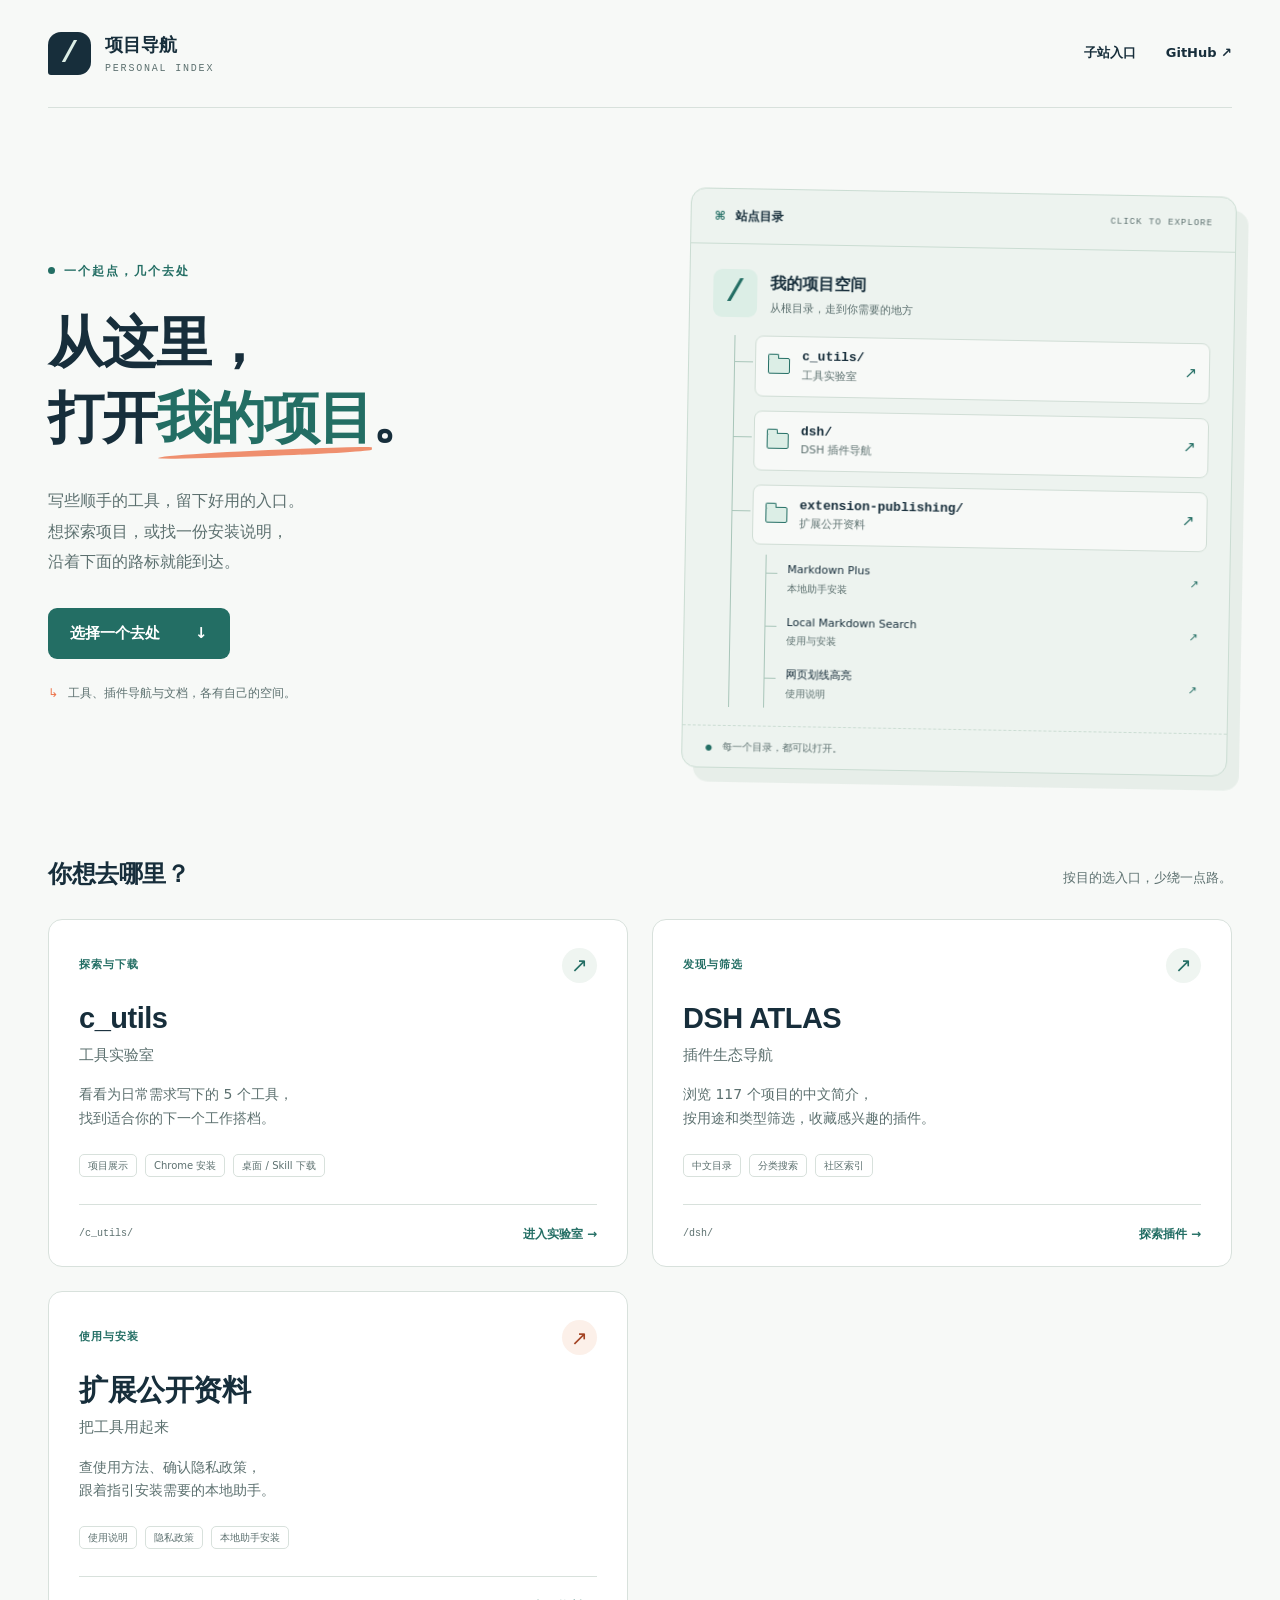
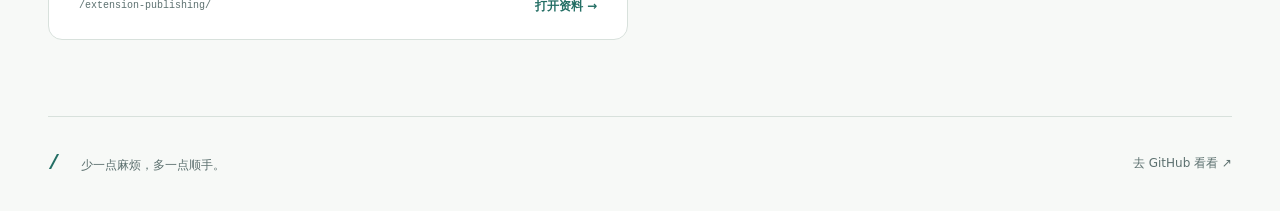
==== commit 1cc6ecff: "feat: publish DSH Atlas and add personal portal entry" ====
--- a/index.html
+++ b/index.html
@@ -6,7 +6,7 @@
     <meta name="theme-color" content="#f7f9f7" />
     <meta
       name="description"
-      content="个人项目导航：探索 c_utils 工具实验室，查阅浏览器扩展的使用说明、隐私政策与本地助手安装指引。"
+      content="个人项目导航：探索 c_utils 工具实验室与 DSH 插件导航，查阅浏览器扩展的使用说明、隐私政策与本地助手安装指引。"
     />
     <meta property="og:title" content="项目导航 · 从这里，打开我的项目" />
     <meta
@@ -62,7 +62,7 @@
             >选择一个去处 <span aria-hidden="true">↓</span></a
           >
           <p class="hero-note">
-            <span aria-hidden="true">↳</span> 工具与文档，各有自己的空间。
+            <span aria-hidden="true">↳</span> 工具、插件导航与文档，各有自己的空间。
           </p>
         </div>
         <nav class="directory" aria-labelledby="directory-title">
@@ -85,6 +85,13 @@
                   ><span class="folder-icon" aria-hidden="true"></span
                   ><span
                     ><strong>c_utils/</strong><small>工具实验室</small></span
+                  ><span class="tree-arrow" aria-hidden="true">↗</span></a
+                >
+              </li>
+              <li class="tree-branch">
+                <a class="tree-main" href="./dsh/"
+                  ><span class="folder-icon" aria-hidden="true"></span
+                  ><span><strong>dsh/</strong><small>DSH 插件导航</small></span
                   ><span class="tree-arrow" aria-hidden="true">↗</span></a
                 >
               </li>
@@ -156,6 +163,25 @@
               ><span>进入实验室 <span aria-hidden="true">→</span></span>
             </div>
           </a>
+          <a class="site-card" href="./dsh/">
+            <div class="card-top">
+              <span class="card-category">发现与筛选</span
+              ><span class="card-arrow" aria-hidden="true">↗</span>
+            </div>
+            <h3>DSH ATLAS<span>插件生态导航</span></h3>
+            <p>
+              浏览 117 个项目的中文简介，<br class="wide-break" />按用途和类型筛选，收藏感兴趣的插件。
+            </p>
+            <ul class="card-tags" aria-label="子站内容">
+              <li>中文目录</li>
+              <li>分类搜索</li>
+              <li>社区索引</li>
+            </ul>
+            <div class="card-bottom">
+              <span class="path-label">/dsh/</span
+              ><span>探索插件 <span aria-hidden="true">→</span></span>
+            </div>
+          </a>
           <a class="site-card docs-card" href="/extension-publishing/">
             <div class="card-top">
               <span class="card-category">使用与安装</span
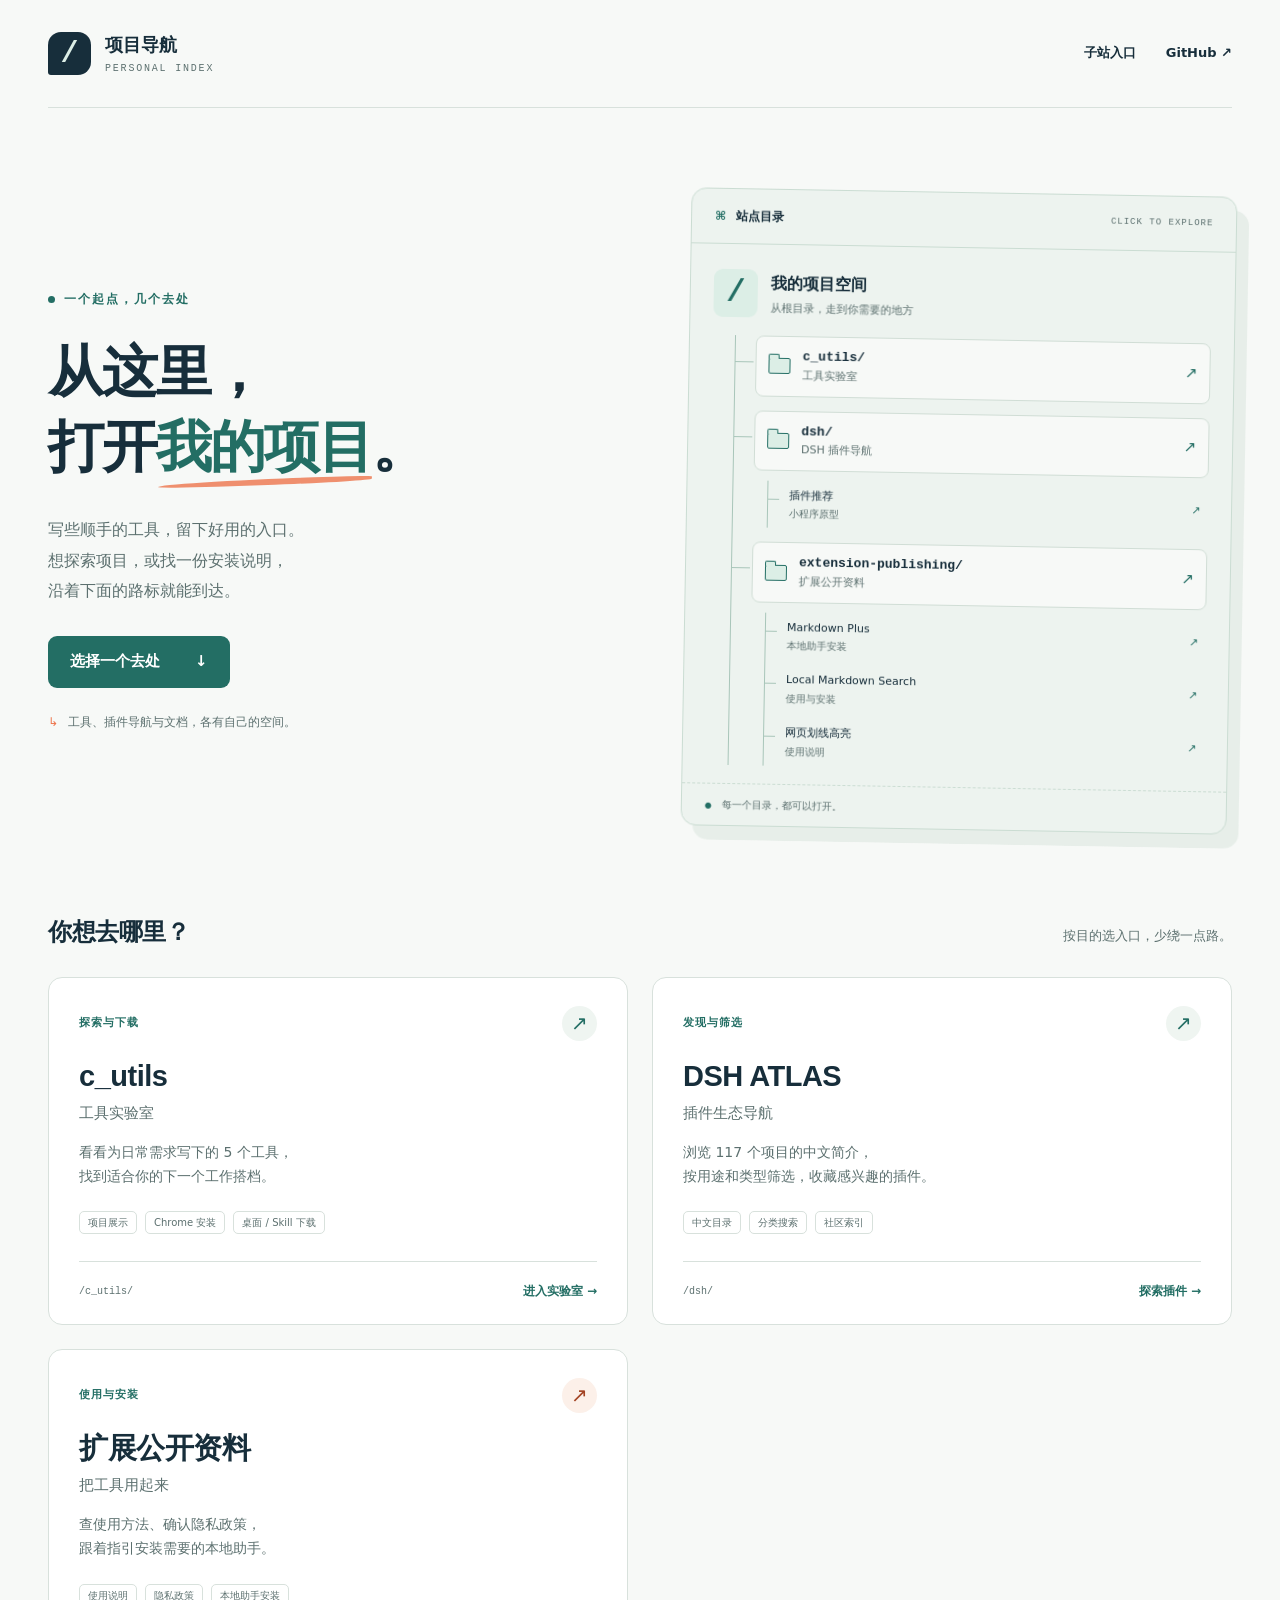
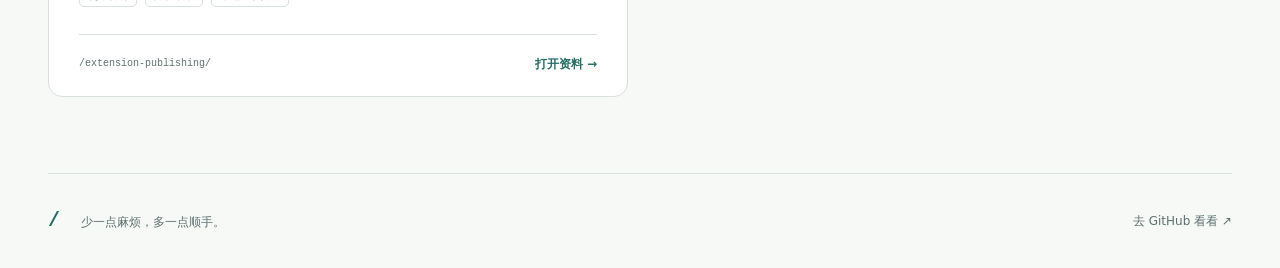
==== commit 83d8f25b: "Publish the mobile DSH plugin picks prototype" ====
--- a/index.html
+++ b/index.html
@@ -94,6 +94,9 @@
                   ><span><strong>dsh/</strong><small>DSH 插件导航</small></span
                   ><span class="tree-arrow" aria-hidden="true">↗</span></a
                 >
+                <ul class="tree tree-nested">
+                  <li><a href="./dsh/picks/"><span>插件推荐</span><small>小程序原型</small><span aria-hidden="true">↗</span></a></li>
+                </ul>
               </li>
               <li class="tree-branch">
                 <a class="tree-main" href="/extension-publishing/"
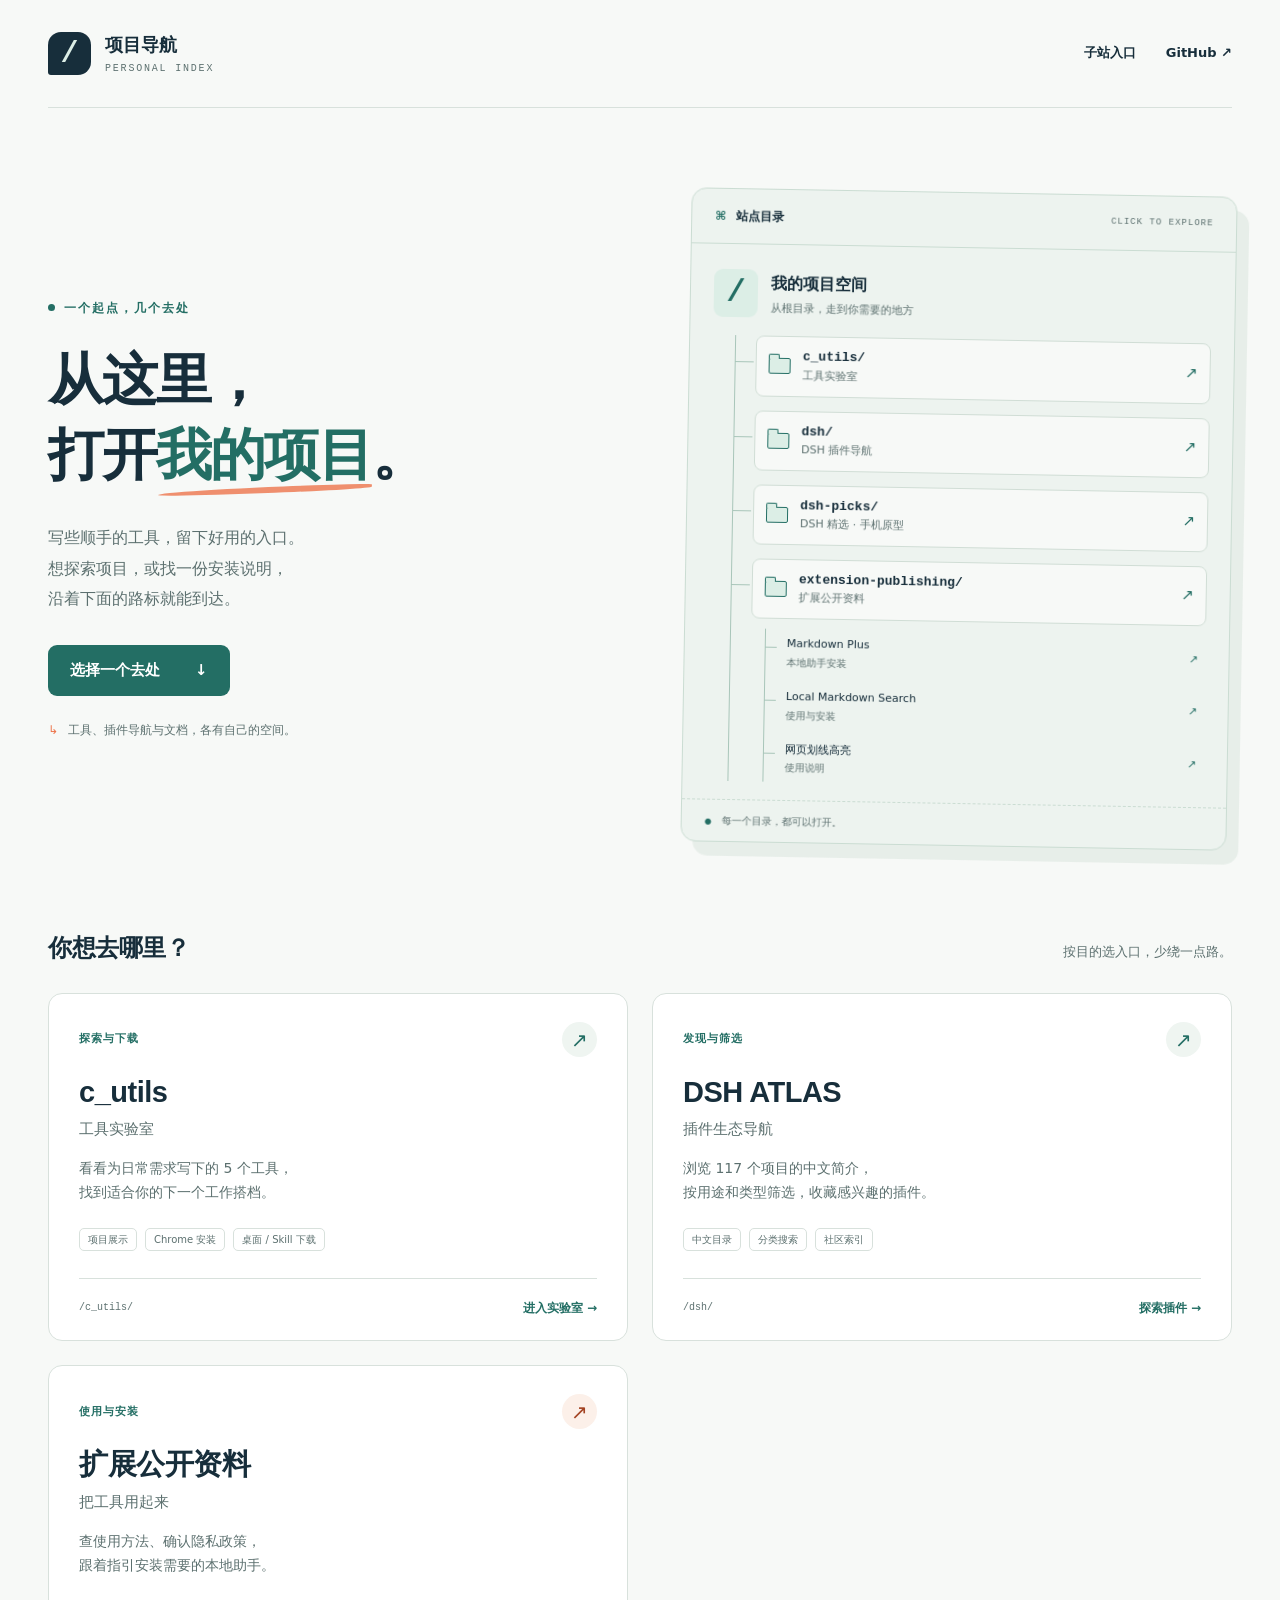
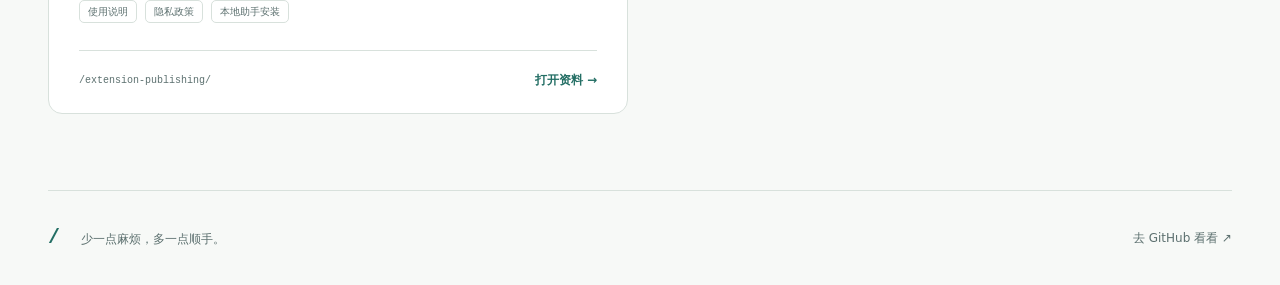
==== commit 9ae57a63: "Publish standalone DSH Picks with its own complete catalog and mobile flows" ====
--- a/index.html
+++ b/index.html
@@ -62,7 +62,8 @@
             >选择一个去处 <span aria-hidden="true">↓</span></a
           >
           <p class="hero-note">
-            <span aria-hidden="true">↳</span> 工具、插件导航与文档，各有自己的空间。
+            <span aria-hidden="true">↳</span>
+            工具、插件导航与文档，各有自己的空间。
           </p>
         </div>
         <nav class="directory" aria-labelledby="directory-title">
@@ -94,9 +95,15 @@
                   ><span><strong>dsh/</strong><small>DSH 插件导航</small></span
                   ><span class="tree-arrow" aria-hidden="true">↗</span></a
                 >
-                <ul class="tree tree-nested">
-                  <li><a href="./dsh/picks/"><span>插件推荐</span><small>小程序原型</small><span aria-hidden="true">↗</span></a></li>
-                </ul>
+              </li>
+              <li class="tree-branch">
+                <a class="tree-main" href="./dsh-picks/"
+                  ><span class="folder-icon" aria-hidden="true"></span
+                  ><span
+                    ><strong>dsh-picks/</strong
+                    ><small>DSH 精选 · 手机原型</small></span
+                  ><span class="tree-arrow" aria-hidden="true">↗</span></a
+                >
               </li>
               <li class="tree-branch">
                 <a class="tree-main" href="/extension-publishing/"
@@ -173,7 +180,9 @@
             </div>
             <h3>DSH ATLAS<span>插件生态导航</span></h3>
             <p>
-              浏览 117 个项目的中文简介，<br class="wide-break" />按用途和类型筛选，收藏感兴趣的插件。
+              浏览 117 个项目的中文简介，<br
+                class="wide-break"
+              />按用途和类型筛选，收藏感兴趣的插件。
             </p>
             <ul class="card-tags" aria-label="子站内容">
               <li>中文目录</li>
